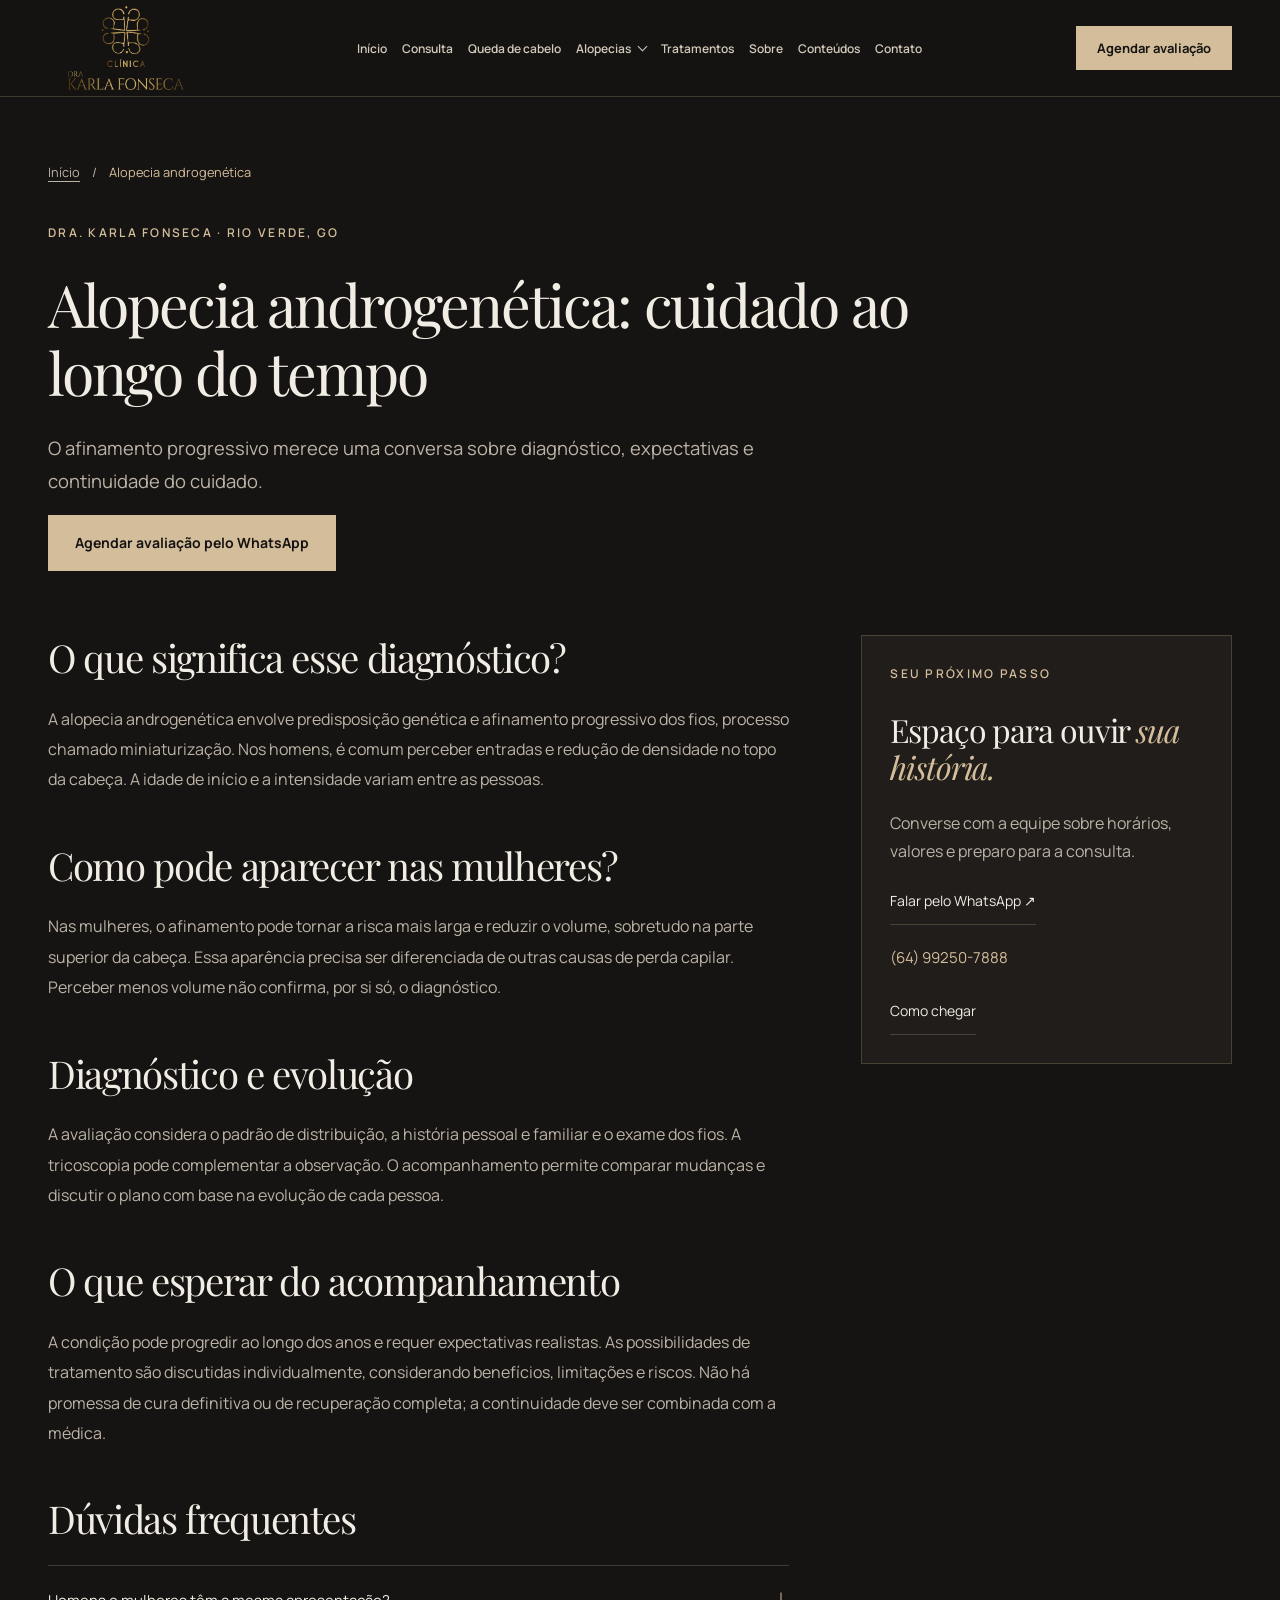
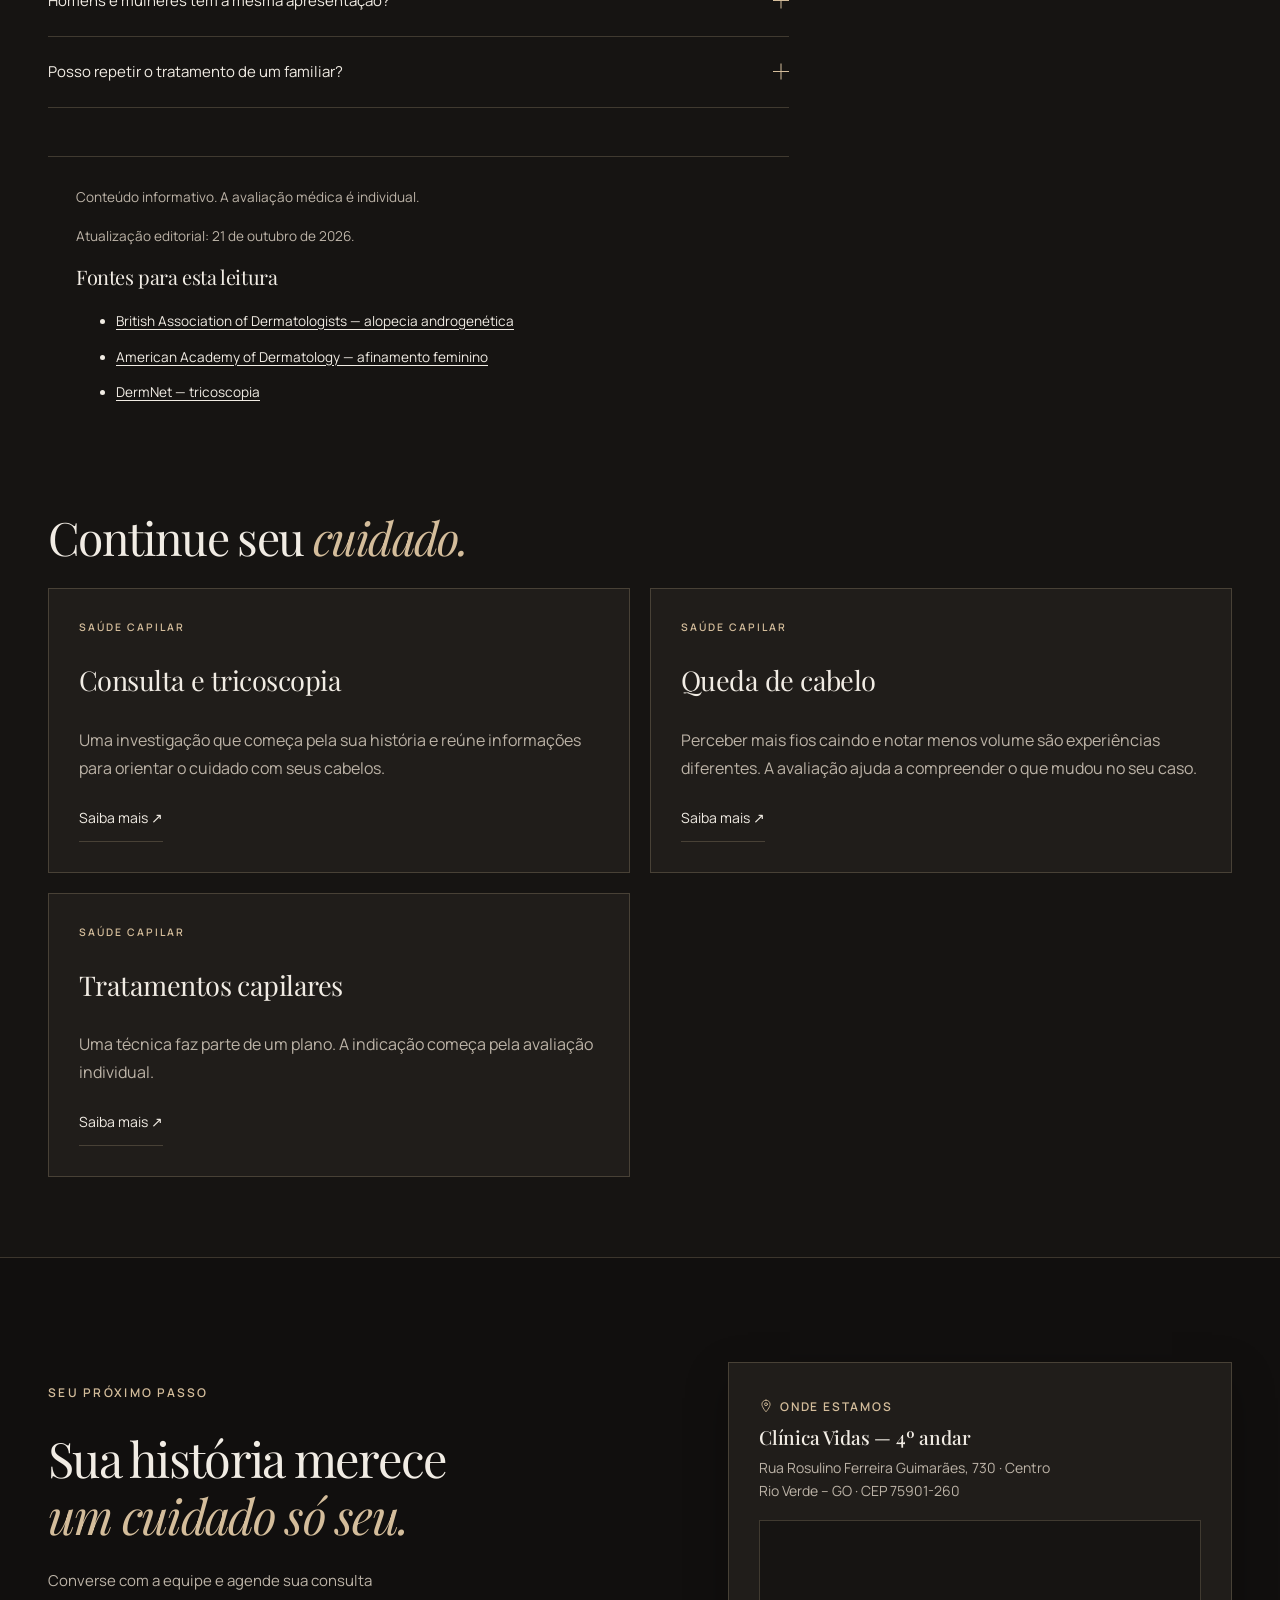
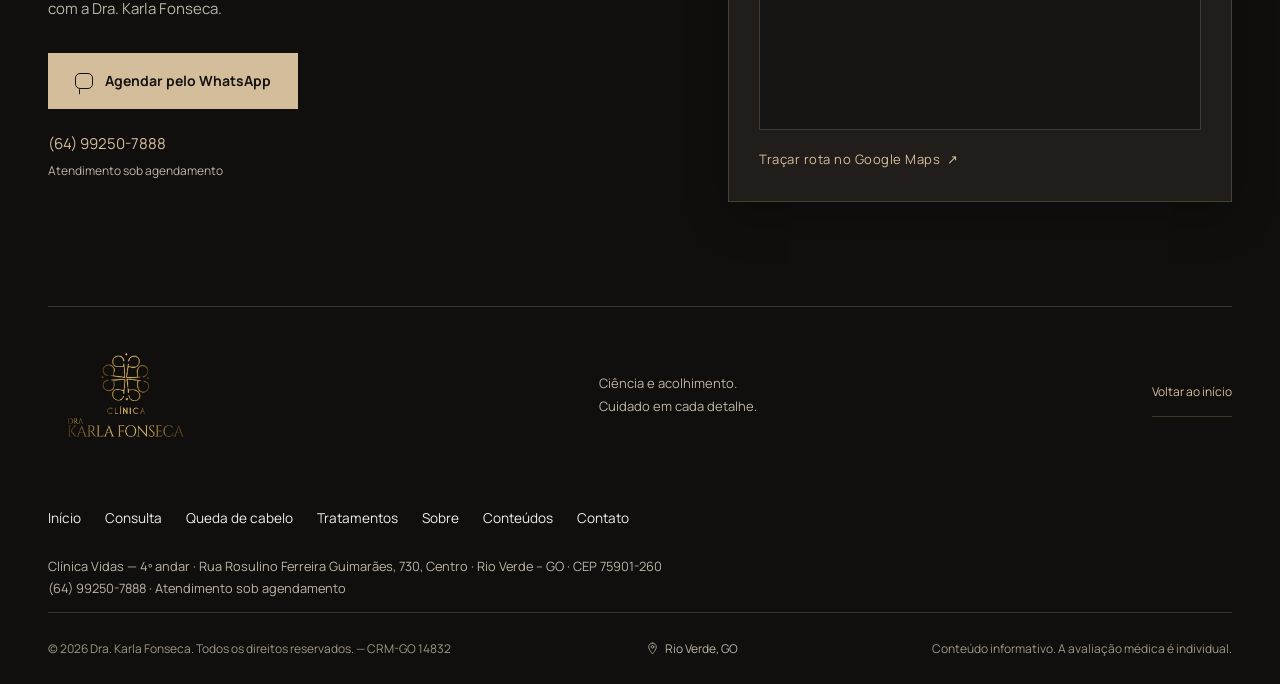
==== alopecia-androgenetica/index.html @ c5cf601f "feat: implementacao para seo" ====
<!doctype html><html lang="pt-BR"><head><meta charset="UTF-8"><meta name="viewport" content="width=device-width, initial-scale=1, viewport-fit=cover"><meta name="theme-color" content="#161412"><title>Alopecia androgenética | Dra. Karla Fonseca - Rio Verde</title><meta name="description" content="Entenda o afinamento progressivo dos fios, as apresentações em mulheres e homens e o acompanhamento da alopecia androgenética em Rio Verde."><meta name="robots" content="noindex, nofollow"><meta property="og:type" content="website"><meta property="og:locale" content="pt_BR"><meta property="og:title" content="Alopecia androgenética | Dra. Karla Fonseca - Rio Verde"><meta property="og:description" content="Entenda o afinamento progressivo dos fios, as apresentações em mulheres e homens e o acompanhamento da alopecia androgenética em Rio Verde."><link rel="icon" href="/assets/logo-karla-fonseca.png"><link rel="stylesheet" href="/fonts.css"><link rel="stylesheet" href="/styles.css"><script type="application/ld+json">{"@context":"https://schema.org","@type":"MedicalClinic","name":"Clínica Dra. Karla Fonseca","telephone":"+55-64-99250-7888","address":{"@type":"PostalAddress","streetAddress":"Rua Rosulino Ferreira Guimarães, 730, Clínica Vidas, 4º andar, Centro","addressLocality":"Rio Verde","addressRegion":"GO","postalCode":"75901-260","addressCountry":"BR"}}</script><script src="/app.js" defer></script></head><body><a class="skip-link" href="#conteudo">Ir para o conteúdo</a><header class="site-header"><div class="container header-inner"><a class="brand" href="/" aria-label="Dra. Karla Fonseca — início"><span class="brand-logo"><img src="/assets/logo-karla-fonseca.png" alt="Clínica Dra. Karla Fonseca" width="1155" height="1155"></span></a><nav class="desktop-nav" aria-label="Navegação principal"><a href="/">Início</a><a href="/consulta-tricologia-rio-verde/">Consulta</a><a href="/queda-de-cabelo/">Queda de cabelo</a><details class="nav-dropdown"><summary>Alopecias</summary><div><a href="/alopecia-androgenetica/" aria-current="page">Alopecia androgenética</a><a href="/alopecias-cicatriciais/">Alopecias cicatriciais</a></div></details><a href="/tratamentos-capilares/">Tratamentos</a><a href="/sobre/">Sobre</a><a href="/conteudos/">Conteúdos</a><a href="/contato/">Contato</a></nav><a class="button button-small header-cta" href="https://wa.me/5564992507888?text=Ol%C3%A1%2C%20encontrei%20o%20site%20da%20Dra.%20Karla%20Fonseca%20e%20gostaria%20de%20informa%C3%A7%C3%B5es%20para%20agendar%20uma%20avalia%C3%A7%C3%A3o%20capilar." target="_blank" rel="noopener noreferrer">Agendar avaliação</a><button class="menu-button" type="button" aria-label="Abrir menu" aria-expanded="false" aria-controls="mobile-menu"><span></span><span></span></button></div><nav id="mobile-menu" class="mobile-menu" aria-label="Navegação no celular" hidden><a href="/">Início</a><a href="/consulta-tricologia-rio-verde/">Consulta</a><a href="/queda-de-cabelo/">Queda de cabelo</a><a href="/alopecia-androgenetica/" aria-current="page">Alopecia androgenética</a><a href="/alopecias-cicatriciais/">Alopecias cicatriciais</a><a href="/tratamentos-capilares/">Tratamentos</a><a href="/sobre/">Sobre</a><a href="/conteudos/">Conteúdos</a><a href="/contato/">Contato</a></nav></header><main id="conteudo"><section class="page-hero container"><nav class="breadcrumbs" aria-label="Caminho da página"><a href="/">Início</a><span aria-hidden="true">/</span><span aria-current="page">Alopecia androgenética</span></nav><p class="eyebrow">DRA. KARLA FONSECA · RIO VERDE, GO</p><h1>Alopecia androgenética: cuidado ao longo do tempo</h1><p class="page-lead">O afinamento progressivo merece uma conversa sobre diagnóstico, expectativas e continuidade do cuidado.</p><a class="button" href="https://wa.me/5564992507888?text=Ol%C3%A1%2C%20encontrei%20o%20site%20da%20Dra.%20Karla%20Fonseca%20e%20gostaria%20de%20informa%C3%A7%C3%B5es%20para%20agendar%20uma%20avalia%C3%A7%C3%A3o%20capilar." target="_blank" rel="noopener noreferrer">Agendar avaliação pelo WhatsApp</a></section><div class="container article-layout"><article class="clinical-copy"><section><h2>O que significa esse diagnóstico?</h2><p>A alopecia androgenética envolve predisposição genética e afinamento progressivo dos fios, processo chamado miniaturização. Nos homens, é comum perceber entradas e redução de densidade no topo da cabeça. A idade de início e a intensidade variam entre as pessoas.</p></section><section><h2>Como pode aparecer nas mulheres?</h2><p>Nas mulheres, o afinamento pode tornar a risca mais larga e reduzir o volume, sobretudo na parte superior da cabeça. Essa aparência precisa ser diferenciada de outras causas de perda capilar. Perceber menos volume não confirma, por si só, o diagnóstico.</p></section><section><h2>Diagnóstico e evolução</h2><p>A avaliação considera o padrão de distribuição, a história pessoal e familiar e o exame dos fios. A tricoscopia pode complementar a observação. O acompanhamento permite comparar mudanças e discutir o plano com base na evolução de cada pessoa.</p></section><section><h2>O que esperar do acompanhamento</h2><p>A condição pode progredir ao longo dos anos e requer expectativas realistas. As possibilidades de tratamento são discutidas individualmente, considerando benefícios, limitações e riscos. Não há promessa de cura definitiva ou de recuperação completa; a continuidade deve ser combinada com a médica.</p></section><section><h2>Dúvidas frequentes</h2><div class="faq-list"><details><summary>Homens e mulheres têm a mesma apresentação?<span aria-hidden="true"></span></summary><div class="faq-answer"><p>Os padrões podem diferir. A distribuição do afinamento é uma das informações avaliadas durante a consulta.</p></div></details><details><summary>Posso repetir o tratamento de um familiar?<span aria-hidden="true"></span></summary><div class="faq-answer"><p>Não escolha um tratamento apenas pela semelhança. Leve essa informação à consulta para discutir o que se aplica ao seu caso.</p></div></details></div></section><aside class="editorial-note"><p>Conteúdo informativo. A avaliação médica é individual.</p><p>Atualização editorial: <time datetime="2026-10-21">21 de outubro de 2026</time>.</p><h3>Fontes para esta leitura</h3><ul><li><a href="https://www.bad.org.uk/pils/hair-loss-male-pattern-androgenetic-alopecia" target="_blank" rel="noopener noreferrer">British Association of Dermatologists — alopecia androgenética</a></li><li><a href="https://www.aad.org/public/diseases/hair-loss/types/female-pattern" target="_blank" rel="noopener noreferrer">American Academy of Dermatology — afinamento feminino</a></li><li><a href="https://dermnetnz.org/topics/trichoscopy" target="_blank" rel="noopener noreferrer">DermNet — tricoscopia</a></li></ul></aside></article><aside class="care-sidebar"><p class="eyebrow">SEU PRÓXIMO PASSO</p><h2>Espaço para ouvir <em>sua história.</em></h2><p>Converse com a equipe sobre horários, valores e preparo para a consulta.</p><a class="text-link" href="https://wa.me/5564992507888?text=Ol%C3%A1%2C%20encontrei%20o%20site%20da%20Dra.%20Karla%20Fonseca%20e%20gostaria%20de%20informa%C3%A7%C3%B5es%20para%20agendar%20uma%20avalia%C3%A7%C3%A3o%20capilar." target="_blank" rel="noopener noreferrer">Falar pelo WhatsApp ↗</a><a class="contact-phone" href="tel:+5564992507888">(64) 99250-7888</a><a class="text-link" href="/contato/">Como chegar</a></aside></div><section class="related-section container" aria-labelledby="related-title"><h2 id="related-title">Continue seu <em>cuidado.</em></h2><div class="topic-grid"><a class="topic-card" href="/consulta-tricologia-rio-verde/"><span class="eyebrow">SAÚDE CAPILAR</span><h3>Consulta e tricoscopia</h3><p>Uma investigação que começa pela sua história e reúne informações para orientar o cuidado com seus cabelos.</p><span class="text-link">Saiba mais <span aria-hidden="true">↗</span></span></a><a class="topic-card" href="/queda-de-cabelo/"><span class="eyebrow">SAÚDE CAPILAR</span><h3>Queda de cabelo</h3><p>Perceber mais fios caindo e notar menos volume são experiências diferentes. A avaliação ajuda a compreender o que mudou no seu caso.</p><span class="text-link">Saiba mais <span aria-hidden="true">↗</span></span></a><a class="topic-card" href="/tratamentos-capilares/"><span class="eyebrow">SAÚDE CAPILAR</span><h3>Tratamentos capilares</h3><p>Uma técnica faz parte de um plano. A indicação começa pela avaliação individual.</p><span class="text-link">Saiba mais <span aria-hidden="true">↗</span></span></a></div></section><section class="contact-section" id="contato" aria-labelledby="contact-title">
      <div class="container contact-layout">
        <div class="contact-inner">
          <p class="eyebrow">SEU PRÓXIMO PASSO</p>
          <h2 id="contact-title">Sua história merece<br><em>um cuidado só seu.</em></h2>
          <p>Converse com a equipe e agende sua consulta<br class="desktop-break"> com a Dra. Karla Fonseca.</p>
          <a class="button" href="https://wa.me/5564992507888?text=Ol%C3%A1%2C%20encontrei%20o%20site%20da%20Dra.%20Karla%20Fonseca%20e%20gostaria%20de%20informa%C3%A7%C3%B5es%20para%20agendar%20uma%20avalia%C3%A7%C3%A3o%20capilar." target="_blank" rel="noopener noreferrer"><span
              class="chat-icon" aria-hidden="true"></span>Agendar pelo WhatsApp</a>
          <a class="contact-phone" href="tel:+5564992507888">(64) 99250-7888</a>
          <span class="contact-detail">Atendimento sob agendamento</span>
        </div>
        <div class="contact-card">
          <div class="contact-card-header">
            <span class="contact-card-eyebrow">
              <svg aria-hidden="true" xmlns="http://www.w3.org/2000/svg" viewBox="0 0 24 24" fill="none"
                stroke="currentColor" stroke-width="1.5" stroke-linecap="round" stroke-linejoin="round">
                <path d="M12 2C8.13 2 5 5.13 5 9c0 5.25 7 13 7 13s7-7.75 7-13c0-3.87-3.13-7-7-7z" />
                <circle cx="12" cy="9" r="2.5" />
              </svg>
              Onde estamos
            </span>
            <h3 class="contact-card-title">Clínica Vidas &mdash; 4º andar</h3>
            <p class="contact-card-address">
              Rua Rosulino Ferreira Guimarães, 730 &middot; Centro<br>
              Rio Verde &ndash; GO &middot; CEP 75901-260
            </p>
          </div>
          <div class="contact-map-frame">
            <iframe title="Localização da Clínica Dra. Karla Fonseca no Google Maps"
              src="https://maps.google.com/maps?q=Rua+Rosulino+Ferreira+Guimarães+730+Centro+Rio+Verde+GO+75901-260&output=embed&z=16"
              width="100%" height="100%" style="border:0;display:block;" allowfullscreen="" loading="lazy"
              referrerpolicy="no-referrer-when-downgrade">
            </iframe>
          </div>
          <a class="contact-card-link"
            href="https://www.google.com/maps/search/Rua+Rosulino+Ferreira+Guimar%C3%A3es,+730,+Cl%C3%ADnica+Vidas,+Centro,+Rio+Verde,+GO,+75901-260"
            target="_blank" rel="noopener noreferrer">
            <span>Traçar rota no Google Maps</span>
            <span aria-hidden="true">&nearr;</span>
          </a>
        </div>
      </div>
    </section></main><footer class="site-footer">
    <div class="container">
      <div class="footer-main"><a class="brand" href="/#inicio"><span class="brand-logo"><img
              src="/assets/logo-karla-fonseca.png" alt="Clínica Dra. Karla Fonseca" width="1155"
              height="1155"></span></a>
        <p>Ciência e acolhimento.<br>Cuidado em cada detalhe.</p><a href="/#inicio" class="text-link">Voltar ao
          início</a>
      </div>
      <nav class="footer-links" aria-label="Links do rodapé"><a href="/">Início</a><a href="/consulta-tricologia-rio-verde/">Consulta</a><a href="/queda-de-cabelo/">Queda de cabelo</a><a href="/tratamentos-capilares/">Tratamentos</a><a href="/sobre/">Sobre</a><a href="/conteudos/">Conteúdos</a><a href="/contato/">Contato</a></nav><p class="footer-address">Clínica Vidas — 4º andar · Rua Rosulino Ferreira Guimarães, 730, Centro · Rio Verde – GO · CEP 75901-260<br><a href="tel:+5564992507888">(64) 99250-7888</a> · Atendimento sob agendamento</p><div class="footer-bottom">
        <span>© 2026 Dra. Karla Fonseca. Todos os direitos reservados. &mdash; CRM-GO 14832</span>
        <a class="footer-location"
          href="https://www.google.com/maps/search/Rua+Rosulino+Ferreira+Guimar%C3%A3es,+730,+Cl%C3%ADnica+Vidas,+Centro,+Rio+Verde,+GO"
          target="_blank" rel="noopener noreferrer">
          <svg aria-hidden="true" xmlns="http://www.w3.org/2000/svg" viewBox="0 0 24 24" fill="none"
            stroke="currentColor" stroke-width="1.5" stroke-linecap="round" stroke-linejoin="round">
            <path d="M12 2C8.13 2 5 5.13 5 9c0 5.25 7 13 7 13s7-7.75 7-13c0-3.87-3.13-7-7-7z" />
            <circle cx="12" cy="9" r="2.5" />
          </svg>
          Rio Verde, GO
        </a>
        <span>Conteúdo informativo. A avaliação médica é individual.</span>
      </div>
    </div>
  </footer>
  <a class="whatsapp-float" href="https://wa.me/5564992507888?text=Ol%C3%A1%2C%20encontrei%20o%20site%20da%20Dra.%20Karla%20Fonseca%20e%20gostaria%20de%20informa%C3%A7%C3%B5es%20para%20agendar%20uma%20avalia%C3%A7%C3%A3o%20capilar." target="_blank" rel="noopener noreferrer"
    aria-label="Agendar consulta pelo WhatsApp" title="Fale pelo WhatsApp"><svg aria-hidden="true" focusable="false"
      xmlns="http://www.w3.org/2000/svg"
      viewBox="0 0 448 512"><!--! Font Awesome Free 6.7.2 by @fontawesome - https://fontawesome.com License - https://fontawesome.com/license/free (Icons: CC BY 4.0, Fonts: SIL OFL 1.1, Code: MIT License) Copyright 2024 Fonticons, Inc. -->
      <path
        d="M380.9 97.1C339 55.1 283.2 32 223.9 32c-122.4 0-222 99.6-222 222 0 39.1 10.2 77.3 29.6 111L0 480l117.7-30.9c32.4 17.7 68.9 27 106.1 27h.1c122.3 0 224.1-99.6 224.1-222 0-59.3-25.2-115-67.1-157zm-157 341.6c-33.2 0-65.7-8.9-94-25.7l-6.7-4-69.8 18.3L72 359.2l-4.4-7c-18.5-29.4-28.2-63.3-28.2-98.2 0-101.7 82.8-184.5 184.6-184.5 49.3 0 95.6 19.2 130.4 54.1 34.8 34.9 56.2 81.2 56.1 130.5 0 101.8-84.9 184.6-186.6 184.6zm101.2-138.2c-5.5-2.8-32.8-16.2-37.9-18-5.1-1.9-8.8-2.8-12.5 2.8-3.7 5.6-14.3 18-17.6 21.8-3.2 3.7-6.5 4.2-12 1.4-32.6-16.3-54-29.1-75.5-66-5.7-9.8 5.7-9.1 16.3-30.3 1.8-3.7.9-6.9-.5-9.7-1.4-2.8-12.5-30.1-17.1-41.2-4.5-10.8-9.1-9.3-12.5-9.5-3.2-.2-6.9-.2-10.6-.2-3.7 0-9.7 1.4-14.8 6.9-5.1 5.6-19.4 19-19.4 46.3 0 27.3 19.9 53.7 22.6 57.4 2.8 3.7 39.1 59.7 94.8 83.8 35.2 15.2 49 16.5 66.6 13.9 10.7-1.6 32.8-13.4 37.4-26.4 4.6-13 4.6-24.1 3.2-26.4-1.3-2.5-5-3.9-10.5-6.6z" />
    </svg></a>
</body></html>
---- fonts.css ----
@font-face {
  font-family: 'Manrope';
  font-style: normal;
  font-weight: 400;
  font-display: swap;
  src: url(assets/fonts/font-0.ttf) format('truetype');
}
@font-face {
  font-family: 'Manrope';
  font-style: normal;
  font-weight: 500;
  font-display: swap;
  src: url(assets/fonts/font-1.ttf) format('truetype');
}
@font-face {
  font-family: 'Manrope';
  font-style: normal;
  font-weight: 600;
  font-display: swap;
  src: url(assets/fonts/font-2.ttf) format('truetype');
}
@font-face {
  font-family: 'Manrope';
  font-style: normal;
  font-weight: 700;
  font-display: swap;
  src: url(assets/fonts/font-3.ttf) format('truetype');
}
@font-face {
  font-family: 'Playfair Display';
  font-style: italic;
  font-weight: 400;
  font-display: swap;
  src: url(assets/fonts/font-4.ttf) format('truetype');
}
@font-face {
  font-family: 'Playfair Display';
  font-style: italic;
  font-weight: 500;
  font-display: swap;
  src: url(assets/fonts/font-5.ttf) format('truetype');
}
@font-face {
  font-family: 'Playfair Display';
  font-style: normal;
  font-weight: 400;
  font-display: swap;
  src: url(assets/fonts/font-6.ttf) format('truetype');
}
@font-face {
  font-family: 'Playfair Display';
  font-style: normal;
  font-weight: 500;
  font-display: swap;
  src: url(assets/fonts/font-7.ttf) format('truetype');
}
@font-face {
  font-family: 'Playfair Display';
  font-style: normal;
  font-weight: 600;
  font-display: swap;
  src: url(assets/fonts/font-8.ttf) format('truetype');
}
---- styles.css ----
:root {
    --ink: #161412;
    --ink-deep: #110f0e;
    --panel: #201d1a;
    --gold: #d4bd9b;
    --gold-light: #e8d6ba;
    --ivory: #f1ece4;
    --muted: #bcb3a7;
    --line: rgba(212, 189, 155, .22);
    --green: #637967;
    --serif: 'Playfair Display', Georgia, serif;
    --sans: 'Manrope', Arial, sans-serif
}

* {
    box-sizing: border-box
}

html {
    scroll-behavior: smooth;
    scroll-padding-top: 100px
}

body {
    margin: 0;
    background: var(--ink);
    color: var(--ivory);
    font-family: var(--sans);
    font-size: 1rem;
    line-height: 1.75;
    -webkit-font-smoothing: antialiased
}

button,
a {
    -webkit-tap-highlight-color: transparent
}

a {
    color: inherit;
    text-decoration: none
}

button {
    font: inherit
}

img {
    display: block;
    max-width: 100%;
    height: auto
}

h1,
h2,
h3,
p {
    margin-top: 0
}

h1,
h2,
h3 {
    font-weight: 400
}

h1,
h2 {
    font-family: var(--serif);
    line-height: 1.16;
    letter-spacing: -.035em
}

h1 {
    font-size: clamp(3.25rem, 5.15vw, 5.15rem);
    margin-bottom: 1.6rem
}

h2 {
    font-size: clamp(2.25rem, 3.6vw, 3.65rem);
    margin-bottom: 1.5rem
}

h3 {
    font-family: var(--serif);
    font-size: 1.8rem;
    line-height: 1.3;
    letter-spacing: -.02em
}

em {
    font-weight: 400;
    color: var(--gold)
}

p {
    color: var(--muted)
}

::selection {
    background: var(--gold);
    color: var(--ink)
}

a:focus-visible,
button:focus-visible,
summary:focus-visible {
    outline: 2px solid var(--gold);
    outline-offset: 6px
}

.container {
    width: min(1240px, calc(100% - 96px));
    margin-inline: auto
}

.section {
    padding: 108px 0
}

.eyebrow {
    font-size: .75rem;
    font-weight: 600;
    letter-spacing: .19em;
    line-height: 1.7;
    color: var(--gold);
    margin-bottom: 1.65rem
}

.button {
    display: inline-flex;
    justify-content: center;
    align-items: center;
    gap: 12px;
    min-height: 56px;
    padding: 16px 26px;
    background: var(--gold);
    border: 1px solid var(--gold);
    color: var(--ink);
    font-size: .875rem;
    font-weight: 700;
    line-height: 1.4;
    text-align: center;
    transition: background .2s, color .2s, transform .2s
}

.button:hover {
    background: var(--gold-light);
    border-color: var(--gold-light);
    transform: translateY(-2px)
}

.button-small {
    min-height: 44px;
    padding: 12px 20px;
    font-size: .8125rem
}

.button-outline {
    background: transparent;
    color: var(--gold)
}

.button-outline:hover {
    color: var(--ink)
}

.text-link {
    font-size: .875rem;
    display: inline-block;
    padding: 8px 0;
    border-bottom: 1px solid var(--line);
    transition: border-color .2s
}

.text-link:hover {
    border-color: var(--gold)
}

.chat-icon {
    width: 18px;
    height: 16px;
    display: inline-block;
    border: 1.5px solid currentColor;
    border-radius: 5px;
    position: relative;
    flex-shrink: 0
}

.chat-icon:after {
    content: '';
    position: absolute;
    bottom: -4px;
    left: 3px;
    width: 5px;
    height: 5px;
    border-left: 1.5px solid currentColor;
    transform: skewY(-40deg)
}

.skip-link {
    position: fixed;
    z-index: 100;
    top: 0;
    left: 1rem;
    padding: .75rem 1rem;
    background: var(--gold);
    color: var(--ink);
    transform: translateY(-120%)
}

.skip-link:focus {
    transform: translateY(0)
}

.site-header {
    position: sticky;
    top: 0;
    z-index: 40;
    background: rgba(22, 20, 18, .96);
    border-bottom: 1px solid var(--line);
    backdrop-filter: blur(15px)
}

.header-inner {
    display: flex;
    align-items: center;
    justify-content: space-between;
    gap: 24px;
    min-height: 96px
}

.brand {
    display: inline-flex;
    align-items: center;
    gap: 14px;
    flex-shrink: 0
}

.monogram {
    font-family: var(--serif);
    font-size: 2.1rem;
    line-height: 1;
    letter-spacing: -.16em;
    color: var(--gold);
    padding-right: 6px;
    border-right: 1px solid var(--line);
    width: 53px
}

.monogram span {
    position: relative;
    font-size: 1.65rem;
    left: -3px;
    top: 5px
}

.brand-name {
    font-family: var(--serif);
    font-size: 1.18rem;
    line-height: 1.4;
    white-space: nowrap
}

.brand-name small {
    display: block;
    font-family: var(--sans);
    font-size: .75rem;
    letter-spacing: .16em;
    color: var(--gold);
    margin-top: 5px
}

.desktop-nav {
    display: flex;
    gap: 26px;
    font-size: .8125rem
}

.desktop-nav a {
    padding: 10px 0;
    color: #d2c9bc;
    transition: color .2s
}

.desktop-nav a:hover {
    color: var(--gold)
}

.menu-button {
    display: none
}

.mobile-menu[hidden] {
    display: none
}

.hero {
    padding-top: 56px;
    background: var(--ink-deep)
}

.hero-grid {
    display: grid;
    grid-template-columns: 1.04fr 1fr;
    align-items: center;
    gap: 64px
}

.hero-copy {
    padding: 20px 0 36px
}

.hero-copy .eyebrow {
    display: flex;
    align-items: center;
    gap: 12px
}

.hero-location {
    display: block;
    margin-top: 5px;
    font-size: .85em;
    font-weight: 400;
    letter-spacing: .1em;
    color: var(--muted)
}

.tiny-line {
    display: block;
    width: 30px;
    height: 1px;
    background: var(--gold)
}

.hero-description {
    max-width: 420px;
    line-height: 1.85;
    font-size: 1rem;
    margin-bottom: 30px
}

.hero-actions {
    display: flex;
    align-items: flex-start;
    flex-direction: column;
    gap: 13px
}

.hero-actions .text-link {
    font-size: .8125rem
}

.hero-signature {
    display: flex;
    align-items: center;
    gap: 16px;
    margin-top: 36px
}

.signature-rule {
    height: 36px;
    width: 1px;
    background: var(--gold)
}

.hero-signature p {
    margin: 0;
    line-height: 1.6
}

.hero-signature strong {
    font-size: .875rem;
    color: var(--ivory);
    font-weight: 500;
    display: block
}

.hero-signature p>span {
    font-size: .75rem
}

.hero-visual {
    position: relative;
    padding: 0 24px 20px 0;
    min-width: 0
}

.portrait-frame {
    position: relative;
    aspect-ratio: .8;
    max-height: 666px;
    overflow: hidden;
    background: #655d52
}

.portrait-frame img {
    width: 100%;
    height: 100%;
    object-fit: cover;
    object-position: 50% 20%
}

.portrait-frame:after {
    content: '';
    position: absolute;
    inset: 0;
    background: linear-gradient(180deg, transparent 54%, rgba(17, 15, 14, .79))
}

.hero-visual:before {
    content: '';
    position: absolute;
    inset: 22px 3px 0 22px;
    border: 1px solid var(--line)
}

.portrait-caption {
    position: absolute;
    z-index: 1;
    left: 32px;
    bottom: 22px
}

.portrait-caption>span {
    font-size: .75rem;
    letter-spacing: .15em;
    color: var(--gold-light)
}

.portrait-caption p {
    font-family: var(--serif);
    font-size: 1.7rem;
    line-height: 1.25;
    margin: 9px 0 0;
    color: var(--ivory)
}

.portrait-caption em {
    color: var(--ivory)
}

.portrait-side {
    position: absolute;
    writing-mode: vertical-rl;
    right: -15px;
    top: 0;
    font-size: .75rem;
    letter-spacing: .18em;
    color: var(--gold);
    height: 100%;
    text-align: center
}

.portrait-number {
    position: absolute;
    right: 45px;
    bottom: 38px;
    z-index: 2;
    font-family: var(--serif);
    font-size: 3rem;
    color: rgba(232, 214, 186, .6);
    letter-spacing: -.1em
}

.hero-footer {
    display: flex;
    justify-content: space-between;
    align-items: center;
    border-top: 1px solid var(--line);
    margin-top: 52px;
    min-height: 75px;
    font-size: .75rem;
    color: #aaa193
}

.hero-footer a {
    display: flex;
    gap: 20px;
    align-items: center;
    color: var(--gold)
}

.hero-footer a span {
    font-size: 1.5rem
}

.section-top {
    display: flex;
    justify-content: space-between;
    align-items: baseline;
    border-bottom: 1px solid var(--line);
    margin-bottom: 40px
}

.section-top .eyebrow {
    margin-bottom: 18px
}

.section-aside {
    font-family: var(--serif);
    font-style: italic;
    color: var(--muted)
}

.section-intro {
    display: grid;
    grid-template-columns: 1.45fr 1fr;
    gap: 80px;
    align-items: end;
    margin-bottom: 45px
}

.section-intro h2 {
    margin-bottom: 0
}

.section-intro p {
    font-size: .9375rem;
    margin-bottom: 4px
}

.concern-grid {
    display: grid;
    grid-template-columns: repeat(3, minmax(0, 1fr));
    border: 1px solid var(--line)
}

.concern-card {
    padding: 34px 32px;
    display: flex;
    flex-direction: column;
    align-items: flex-start
}

.concern-card+.concern-card {
    border-left: 1px solid var(--line)
}

.card-index {
    font-size: .75rem;
    color: var(--gold);
    margin-bottom: 30px
}

.concern-card h3 {
    min-height: 2.6em;
    margin-bottom: 20px
}

.concern-card p {
    font-size: .875rem;
    line-height: 1.85;
    margin-bottom: 32px
}

.card-label {
    font-size: .75rem;
    letter-spacing: .12em;
    color: var(--gold);
    margin-top: auto
}

.care-note {
    display: flex;
    align-items: center;
    gap: 14px;
    margin-top: 24px
}

.care-note p {
    font-size: .8125rem;
    margin: 0
}

.small-cross {
    font-size: 1.5rem;
    color: var(--gold)
}

.about-section {
    background: var(--ivory);
    color: var(--ink);
    padding-block: 100px
}

.about-grid {
    display: flex;
    flex-direction: column;
    gap: 48px;
    align-items: center
}

.about-copy {
    width: 100%;
    max-width: 800px
}

.about-copy .about-statement {
    font-family: var(--serif);
    font-size: 1.5rem;
    line-height: 1.6;
    margin: 28px 0 0;
    padding-left: 24px;
    border-left: 1px solid #b09a7c
}

.about-photo {
    position: relative;
    width: 100%;
    max-width: 620px
}

.about-photo img {
    aspect-ratio: .84;
    object-fit: cover;
    object-position: center 30%;
    width: 100%
}

.experience {
    position: absolute;
    right: -35px;
    bottom: 32px;
    background: var(--green);
    padding: 22px 26px;
    display: flex;
    align-items: center;
    gap: 18px;
    color: #fff
}

.experience strong {
    font-family: var(--serif);
    font-size: 3.25rem;
    font-weight: 400;
    line-height: 1
}

.experience span {
    font-size: .75rem;
    letter-spacing: .12em;
    line-height: 1.8
}

.about-copy .eyebrow {
    color: #78664d
}

.about-copy h2 {
    font-size: clamp(2.7rem, 4vw, 4.3rem);
    margin-bottom: 12px
}

.about-copy h2 em {
    color: #8b7251
}

.about-copy p {
    color: #5f574e;
    font-size: 1rem
}

.about-copy p strong {
    color: var(--ink);
    font-weight: 700
}

.about-copy .about-role {
    font-size: .75rem;
    text-transform: uppercase;
    letter-spacing: .13em;
    color: #78664d;
    margin-bottom: 26px
}

.about-copy blockquote {
    font-family: var(--serif);
    font-size: 1.5rem;
    font-style: italic;
    line-height: 1.5;
    margin: 30px 0;
    padding-left: 24px;
    border-left: 1px solid #b09a7c
}

.about-values {
    display: flex;
    gap: 28px;
    color: #625343;
    font-size: .75rem;
    letter-spacing: .06em;
    border-top: 1px solid #d8d0c4;
    padding-top: 20px
}

.journey-section {
    background: var(--ink)
}

.journey-section .section-intro {
    grid-template-columns: 1.6fr 1fr;
    gap: 64px
}

.journey-section h2 {
    font-size: clamp(2.2rem, 3vw, 3.1rem)
}

.journey-grid {
    display: grid;
    grid-template-columns: repeat(2, minmax(0, 1fr));
    gap: 48px;
    padding-top: 10px
}

.journey-grid article {
    position: relative;
    border-top: 1px solid var(--line);
    padding-top: 25px
}

.step-number {
    font-family: var(--serif);
    font-size: 3.3rem;
    line-height: 1;
    color: var(--gold);
    display: block;
    margin-bottom: 28px
}

.journey-grid h3 {
    font-size: 1.6rem;
    margin-bottom: 15px
}

.journey-grid p {
    font-size: .875rem;
    line-height: 1.9
}

.journey-grid p+p {
    margin-top: 12px
}

.step-tag {
    font-size: .75rem;
    letter-spacing: .17em;
    color: var(--gold);
    display: block;
    margin-top: 25px
}

.journey-bottom {
    margin-top: 50px;
    padding-top: 30px;
    border-top: 1px solid var(--line);
    display: flex;
    align-items: center;
    justify-content: space-between;
    gap: 24px
}

.journey-bottom p {
    font-family: var(--serif);
    font-size: 1.5rem;
    color: var(--ivory);
    margin: 0
}

.preparation-section {
    background: #29372e
}

.prepare-grid {
    display: grid;
    grid-template-columns: 1.05fr 1fr;
    gap: 100px
}

.preparation-section h2 {
    font-size: clamp(2.1rem, 3vw, 3.1rem)
}

.preparation-section p {
    color: #d0d7cd
}

.preparation-section .eyebrow {
    color: var(--gold)
}

.preparation-section .prepare-grid>div>p:last-child {
    max-width: 430px;
    font-size: .9375rem
}

.prepare-list>div {
    display: flex;
    gap: 23px;
    padding: 23px 0;
    border-bottom: 1px solid rgba(212, 189, 155, .22)
}

.prepare-list>div:first-child {
    padding-top: 0
}

.prepare-list>div>span {
    color: var(--gold);
    font-size: .75rem;
    padding-top: 4px
}

.prepare-list p {
    font-size: .875rem;
    line-height: 1.85;
    margin: 0
}

.prepare-list strong {
    display: block;
    color: var(--ivory);
    font-size: 1rem;
    font-weight: 500;
    margin-bottom: 6px
}

.faq-grid {
    display: grid;
    grid-template-columns: .85fr 1.25fr;
    gap: 90px
}

.faq-intro p:not(.eyebrow) {
    font-size: .9375rem;
    max-width: 300px
}

.faq-intro .text-link {
    color: var(--gold);
    margin-top: 12px
}

.faq-list {
    border-top: 1px solid var(--line)
}

.faq-list details {
    border-bottom: 1px solid var(--line)
}

.faq-list summary {
    display: flex;
    justify-content: space-between;
    align-items: center;
    gap: 25px;
    padding: 23px 0;
    cursor: pointer;
    list-style: none;
    font-size: .9375rem;
    line-height: 1.6
}

.faq-list summary::-webkit-details-marker {
    display: none
}

.faq-list summary>span {
    flex: 0 0 16px;
    height: 16px;
    position: relative
}

.faq-list summary>span:before,
.faq-list summary>span:after {
    content: '';
    position: absolute;
    top: 7px;
    width: 16px;
    height: 1px;
    background: var(--gold)
}

.faq-list summary>span:after {
    transform: rotate(90deg);
    transition: transform .2s
}

.faq-list details[open] summary {
    color: var(--gold)
}

.faq-list details[open] summary>span:after {
    transform: rotate(0)
}

.faq-answer p {
    font-size: .875rem;
    margin-bottom: 24px;
    padding-right: 25px;
    line-height: 1.9
}

.reviews-section {
    background: var(--panel);
    border-top: 1px solid var(--line)
}

.reviews-intro {
    max-width: 800px;
    margin-inline: auto;
    text-align: center
}

.reviews-intro p {
    max-width: 580px;
    margin: 0 auto 30px
}

.reviews-intro .button {
    max-width: 100%;
    white-space: normal;
    text-align: center
}

.reviews-source {
    display: block;
    margin-top: 12px;
    font-size: .8125rem;
    color: var(--muted)
}

.contact-section {
    background: var(--ink-deep);
    border-top: 1px solid var(--line);
    padding: 104px 0;
}

.contact-layout {
    display: grid;
    grid-template-columns: 1.1fr 0.9fr;
    gap: 64px;
    align-items: center;
}

.contact-inner {
    display: flex;
    flex-direction: column;
    align-items: flex-start;
    text-align: left;
}

.contact-inner h2 {
    font-size: clamp(2.4rem, 3.8vw, 4rem);
    margin-bottom: 24px;
}

.contact-inner>p:not(.eyebrow) {
    font-size: .9375rem;
    margin-bottom: 30px;
    line-height: 1.85;
}

.contact-phone {
    display: block;
    margin: 22px 0 3px;
    color: var(--gold);
    font-size: .9375rem;
}

.contact-detail {
    font-size: .75rem;
    color: var(--muted);
}

.contact-card {
    background: var(--panel);
    border: 1px solid var(--line);
    padding: 30px;
    display: flex;
    flex-direction: column;
    gap: 18px;
    box-shadow: 0 16px 40px rgba(0, 0, 0, .25);
    transition: border-color .25s ease;
}

.contact-card:hover {
    border-color: rgba(212, 189, 155, .4);
}

.contact-card-eyebrow {
    display: inline-flex;
    align-items: center;
    gap: 7px;
    font-size: .75rem;
    font-weight: 600;
    letter-spacing: .15em;
    text-transform: uppercase;
    color: var(--gold);
    margin-bottom: 8px;
}

.contact-card-eyebrow svg {
    width: 14px;
    height: 14px;
    flex-shrink: 0;
}

.contact-card-title {
    font-size: 1.2rem;
    font-weight: 500;
    color: var(--ivory);
    margin: 0 0 6px;
    letter-spacing: -.01em;
}

.contact-card-address {
    font-size: .875rem;
    color: var(--muted);
    line-height: 1.65;
    margin: 0;
}

.contact-map-frame {
    position: relative;
    width: 100%;
    height: 210px;
    border: 1px solid var(--line);
    overflow: hidden;
    background: var(--ink);
}

.contact-map-frame iframe {
    position: absolute;
    inset: 0;
    width: 100%;
    height: 100%;
    filter: grayscale(20%) contrast(1.05);
    transition: filter .3s ease;
}

.contact-card:hover .contact-map-frame iframe {
    filter: grayscale(0%) contrast(1);
}

.contact-card-link {
    display: inline-flex;
    align-items: center;
    gap: 6px;
    font-size: .8125rem;
    color: var(--gold);
    text-decoration: none;
    letter-spacing: .04em;
    transition: opacity .2s ease, transform .2s ease;
    align-self: flex-start;
}

.contact-card-link:hover {
    opacity: .85;
    transform: translateX(2px);
}

.site-footer {
    background: var(--ink-deep)
}

.footer-main {
    border-top: 1px solid var(--line);
    padding: 40px 0;
    display: flex;
    justify-content: space-between;
    align-items: center;
    gap: 40px
}

.footer-main>p {
    font-size: .8125rem;
    margin: 0
}

.footer-main>.text-link {
    font-size: .75rem;
    color: var(--gold)
}

.footer-bottom {
    padding: 25px 0;
    border-top: 1px solid var(--line);
    display: flex;
    justify-content: space-between;
    gap: 24px;
    font-size: .75rem;
    color: #9f9587
}

.whatsapp-float {
    display: none
}

@media(min-width:1440px) {
    .hero-grid {
        gap: 100px
    }

    .hero-visual {
        max-width: 540px
    }

    .hero-copy {
        padding-bottom: 40px
    }
}

@media(max-width:1100px) {
    .container {
        width: calc(100% - 64px)
    }

    .desktop-nav {
        gap: 18px
    }

    .desktop-nav a {
        font-size: .75rem
    }

    .header-cta {
        display: none
    }

    .hero-grid {
        gap: 36px
    }

    h1 {
        font-size: clamp(3rem, 5.25vw, 4rem)
    }

    .hero-visual {
        padding-right: 12px
    }

    .portrait-side {
        right: -12px
    }

    .about-grid {
        gap: 48px
    }

    .section-intro {
        gap: 48px
    }

    .concern-card {
        padding: 28px 24px
    }

    .prepare-grid,
    .faq-grid {
        gap: 55px
    }
}

@media(max-width:767px) {
    html {
        scroll-padding-top: 90px
    }

    .container {
        width: calc(100% - 40px)
    }

    .section {
        padding: 64px 0
    }

    .header-inner {
        min-height: 78px;
        gap: 16px
    }

    .brand {
        gap: 11px
    }

    .brand-name {
        font-size: 1.05rem
    }

    .brand-name small {
        font-size: .75rem;
        letter-spacing: .11em
    }

    .monogram {
        font-size: 1.9rem;
        width: 44px
    }

    .monogram span {
        font-size: 1.5rem
    }

    .desktop-nav {
        display: none
    }

    .menu-button {
        display: flex;
        flex-direction: column;
        justify-content: center;
        align-items: center;
        gap: 6px;
        width: 44px;
        height: 44px;
        flex-shrink: 0;
        background: transparent;
        border: 1px solid var(--line);
        color: var(--gold)
    }

    .menu-button span {
        display: block;
        width: 18px;
        height: 1px;
        background: currentColor;
        transition: transform .2s
    }

    .menu-button[aria-expanded=true] span:first-child {
        transform: translateY(3.5px) rotate(45deg)
    }

    .menu-button[aria-expanded=true] span:last-child {
        transform: translateY(-3.5px) rotate(-45deg)
    }

    .mobile-menu {
        position: absolute;
        top: 100%;
        left: 0;
        right: 0;
        background: var(--ink);
        padding: 14px 20px 24px;
        border-bottom: 1px solid var(--line);
        box-shadow: 0 18px 24px #0005;
        max-height: calc(100dvh - 160px);
        overflow: auto
    }

    .mobile-menu a {
        display: block;
        padding: 13px 4px;
        border-bottom: 1px solid var(--line);
        font-size: 1rem
    }

    .hero {
        padding-top: 38px
    }

    .hero-grid {
        grid-template-columns: 1fr;
        gap: 28px
    }

    .hero-copy {
        padding: 0
    }

    .eyebrow {
        font-size: .75rem;
        letter-spacing: .14em;
        margin-bottom: 22px
    }

    .hero-copy .eyebrow {
        gap: 10px
    }

    h1 {
        font-size: clamp(2.7rem, 10.8vw, 4.5rem);
        line-height: 1.12;
        margin-bottom: 23px;
        letter-spacing: -.035em
    }

    .hero-description {
        font-size: .9375rem;
        line-height: 1.85;
        max-width: 440px;
        margin-bottom: 25px
    }

    .hero-actions {
        gap: 7px
    }

    .hero-actions .button {
        width: 100%;
        max-width: 440px
    }

    .hero-actions .text-link {
        margin: 0 auto;
        padding: 10px 0;
        font-size: .8125rem
    }

    .hero-signature {
        display: none
    }

    .hero-visual {
        padding: 0 12px 12px 0;
        max-width: 480px;
        width: 100%;
        margin-inline: auto
    }

    .portrait-frame {
        aspect-ratio: 1.04;
        max-height: none
    }

    .portrait-frame img {
        object-position: center 12%
    }

    .portrait-side {
        display: none
    }

    .hero-visual:before {
        inset: 12px 0 0 12px
    }

    .portrait-caption {
        left: 22px;
        bottom: 18px
    }

    .portrait-caption p {
        font-size: 1.45rem
    }

    .portrait-caption>span {
        font-size: .75rem
    }

    .portrait-number {
        right: 30px;
        bottom: 24px;
        font-size: 2.5rem
    }

    .hero-footer {
        margin-top: 27px;
        min-height: 60px;
        justify-content: center
    }

    .hero-footer>span {
        display: none
    }

    .hero-footer a {
        font-size: .75rem;
        gap: 15px
    }

    .hero-footer a span {
        font-size: 1.2rem
    }

    .section-top {
        margin-bottom: 29px
    }

    .section-aside {
        display: none
    }

    .section-top .eyebrow {
        margin-bottom: 16px
    }

    .section-intro {
        grid-template-columns: 1fr;
        gap: 20px;
        margin-bottom: 30px
    }

    h2 {
        font-size: clamp(2.2rem, 8.1vw, 3.4rem);
        line-height: 1.2
    }

    .section-intro p {
        font-size: .9375rem;
        margin: 0
    }

    .concern-grid {
        grid-template-columns: 1fr
    }

    .concern-card {
        padding: 26px
    }

    .concern-card+.concern-card {
        border-left: 0;
        border-top: 1px solid var(--line)
    }

    .card-index {
        margin-bottom: 12px
    }

    .concern-card h3 {
        font-size: 1.65rem;
        min-height: 0;
        margin-bottom: 12px
    }

    .concern-card h3 br {
        display: none
    }

    .concern-card p {
        font-size: .9375rem;
        margin-bottom: 20px
    }

    .card-label {
        font-size: .75rem
    }

    .care-note {
        align-items: flex-start;
        gap: 12px;
        margin-top: 19px
    }

    .care-note p {
        font-size: .8125rem
    }

    .care-note .small-cross {
        line-height: 1.1
    }

    .about-grid {
        gap: 32px
    }

    .about-photo {
        max-width: 500px;
        margin-right: 0
    }

    .about-photo img {
        aspect-ratio: 1.06;
        object-position: center 24%
    }

    .experience {
        right: -16px;
        bottom: 22px;
        padding: 16px 20px
    }

    .experience strong {
        font-size: 2.7rem
    }

    .experience span {
        font-size: .75rem
    }

    .about-copy h2 {
        font-size: 3.1rem
    }

    .about-copy h2 br {
        display: none
    }

    .about-copy p {
        font-size: 1rem
    }

    .about-copy .about-statement {
        font-size: 1.35rem;
        padding-left: 18px
    }

    .about-copy blockquote {
        font-size: 1.4rem;
        margin: 25px 0
    }

    .about-values {
        justify-content: space-between;
        gap: 10px
    }

    .journey-section .section-intro {
        grid-template-columns: 1fr;
        gap: 20px
    }

    .journey-section h2 {
        font-size: clamp(2.1rem, 7.8vw, 3.2rem)
    }

    .journey-grid {
        grid-template-columns: 1fr;
        gap: 26px;
        padding-top: 0
    }

    .journey-grid article {
        display: grid;
        grid-template-columns: 45px 1fr;
        column-gap: 20px;
        padding-top: 25px
    }

    .step-number {
        grid-column: 1;
        grid-row: 1/4;
        font-size: 2.3rem;
        margin: 0;
        line-height: 1.2
    }

    .journey-grid h3 {
        grid-column: 2;
        font-size: 1.55rem;
        margin-bottom: 12px
    }

    .journey-grid p {
        grid-column: 2;
        font-size: .9375rem;
        margin: 0
    }

    .step-tag {
        grid-column: 2;
        margin-top: 16px
    }

    .journey-bottom {
        margin-top: 30px;
        display: block;
        padding-top: 26px
    }

    .journey-bottom p {
        font-size: 1.4rem;
        margin-bottom: 21px
    }

    .journey-bottom .button {
        width: 100%
    }

    .prepare-grid {
        grid-template-columns: 1fr;
        gap: 28px
    }

    .preparation-section h2 {
        font-size: clamp(2.15rem, 7.8vw, 3.2rem)
    }

    .preparation-section .prepare-grid>div>p:last-child {
        margin-bottom: 0
    }

    .prepare-list>div {
        padding: 20px 0;
        gap: 17px
    }

    .prepare-list p {
        font-size: .9375rem
    }

    .faq-grid {
        grid-template-columns: 1fr;
        gap: 32px
    }

    .faq-intro .text-link {
        margin-top: 0
    }

    .faq-intro h2 {
        margin-bottom: 18px
    }

    .faq-intro p:not(.eyebrow) {
        max-width: none
    }

    .faq-list summary {
        font-size: .9375rem;
        padding: 22px 0;
        gap: 16px
    }

    .faq-answer p {
        padding-right: 15px;
        font-size: .9375rem
    }

    .contact-section {
        padding: 64px 0
    }

    .contact-layout {
        grid-template-columns: 1fr;
        gap: 36px
    }

    .contact-inner {
        padding: 0;
        text-align: left;
        align-items: flex-start
    }

    .contact-inner h2 {
        font-size: clamp(2.45rem, 9.1vw, 3.8rem)
    }

    .contact-inner .button {
        width: 100%;
        max-width: 420px
    }

    .contact-inner>p:not(.eyebrow) {
        font-size: .9375rem
    }

    .contact-card {
        padding: 22px 20px
    }

    .contact-map-frame {
        height: 180px
    }

    .footer-main {
        padding: 32px 0;
        display: grid;
        grid-template-columns: 1fr;
        gap: 24px
    }

    .footer-main>p {
        display: none
    }

    .footer-main>.text-link {
        width: fit-content
    }

    .footer-bottom {
        flex-direction: column;
        gap: 10px;
        font-size: .75rem;
        padding: 22px 0 30px
    }

    .whatsapp-float {
        position: fixed;
        z-index: 35;
        right: calc(20px + env(safe-area-inset-right));
        bottom: calc(20px + env(safe-area-inset-bottom));
        display: flex;
        align-items: center;
        justify-content: center;
        width: 56px;
        height: 56px;
        border-radius: 50%;
        background: #25d366;
        color: #fff;
        box-shadow: 0 4px 18px #0005;
        transition: background .2s, transform .2s
    }

    .whatsapp-float:hover {
        background: #1daf57;
        transform: translateY(-2px)
    }

    .whatsapp-float svg {
        display: block;
        width: 30px;
        height: 30px;
        fill: currentColor
    }

    .footer-bottom {
        padding-bottom: calc(96px + env(safe-area-inset-bottom))
    }
}

@media(max-width:359px) {
    .container {
        width: calc(100% - 32px)
    }

    .brand-name {
        font-size: .9375rem
    }

    .brand-name small {
        font-size: .75rem
    }

    .brand {
        gap: 8px
    }

    .monogram {
        width: 37px;
        font-size: 1.7rem
    }

    .monogram span {
        font-size: 1.3rem
    }

    .header-inner {
        gap: 10px
    }

    .hero-copy .eyebrow {
        font-size: .75rem;
        letter-spacing: .09em
    }

    .tiny-line {
        width: 18px
    }

    h1 {
        font-size: 2.65rem
    }

    .button {
        padding-inline: 15px
    }

    .concern-card {
        padding: 23px
    }

    .about-copy h2 {
        font-size: 2.7rem
    }

    .journey-grid article {
        grid-template-columns: 32px 1fr;
        gap: 12px
    }

    .step-number {
        font-size: 1.9rem
    }

    .contact-inner h2 {
        font-size: 2.4rem
    }
}

@media(prefers-reduced-motion:reduce) {
    html {
        scroll-behavior: auto
    }

    *,
    *:before,
    *:after {
        transition: none !important;
        animation: none !important
    }

    .button:hover {
        transform: none
    }
}

.text-link {
    min-height: 44px
}

.brand-name small {
    letter-spacing: .09em
}

@media(max-width:767px) {
    .brand-name small {
        font-size: .75rem;
        letter-spacing: .02em
    }

    .hero-actions .text-link {
        margin-left: 0
    }
}

@media(max-width:359px) {
    .brand-name small {
        font-size: .75rem;
        letter-spacing: 0
    }

    .monogram {
        display: none
    }
}

.results-section {
    background: var(--ink-deep);
    border-top: 1px solid var(--line)
}

.results-intro h2 {
    margin-bottom: 24px
}

.results-intro p {
    max-width: 760px;
    margin-bottom: 36px
}

.results-grid {
    display: grid;
    grid-template-columns: repeat(2, minmax(0, 1fr));
    gap: 28px;
    max-width: 1040px;
    margin-inline: auto
}

.result-photo {
    margin: 0;
    min-width: 0;
    border: 1px solid var(--line);
    background: var(--panel)
}

.result-photo figcaption {
    display: flex;
    align-items: center;
    justify-content: space-between;
    gap: 16px;
    padding: 18px 24px;
    border-bottom: 1px solid var(--line)
}

.result-photo figcaption>span:first-child {
    font-family: var(--serif);
    font-size: 1.6rem;
    color: var(--gold)
}

.result-moment {
    font-size: .75rem;
    letter-spacing: .09em;
    color: var(--muted)
}

.result-image {
    aspect-ratio: 4/5;
    background: var(--panel)
}

.result-image img {
    width: 100%;
    height: 100%;
    object-fit: cover;
    object-position: center top
}

.results-note {
    font-size: .875rem;
    line-height: 1.8;
    margin: 24px auto 0;
    max-width: 1040px;
    color: var(--muted)
}

@media(min-width:768px) and (max-width:900px) {
    .desktop-nav {
        gap: 12px
    }

    .brand {
        gap: 9px
    }
}

@media(max-width:767px) {
    .results-grid {
        gap: 16px
    }

    .result-photo figcaption {
        padding: 15px 18px;
        flex-wrap: wrap;
        gap: 4px 12px
    }

    .result-photo figcaption>span:first-child {
        font-size: 1.5rem
    }

    .result-moment {
        font-size: .75rem;
        letter-spacing: .04em
    }

    .results-intro h2 {
        margin-bottom: 28px
    }
}

@media(max-width:559px) {
    .results-grid {
        grid-template-columns: 1fr;
        gap: 24px
    }

    .result-image {
        aspect-ratio: auto
    }

    .result-image img {
        height: auto
    }

    .results-note {
        margin-top: 20px
    }
}

.brand-logo {
    display: block;
    position: relative;
    width: 155px;
    height: 96px;
    overflow: hidden
}

.brand-logo img {
    position: absolute;
    width: 185px;
    height: 185px;
    max-width: none;
    left: 50%;
    top: 50%;
    transform: translate(-50%, -50%);
    object-fit: contain
}

.results-carousel {
    max-width: 1040px;
    margin-inline: auto
}

.carousel-track {
    display: flex;
    overflow-x: auto;
    scroll-snap-type: x mandatory;
    scrollbar-width: none;
    overscroll-behavior-x: contain;
    scroll-behavior: smooth;
    border-radius: 2px
}

.carousel-track::-webkit-scrollbar {
    display: none
}

.result-slide {
    flex: 0 0 100%;
    min-width: 0;
    scroll-snap-align: start;
    scroll-snap-stop: always
}

.result-slide .results-grid {
    grid-template-columns: repeat(2, minmax(0, 1fr));
    grid-template-rows: auto auto;
    row-gap: 0
}

.result-slide .result-photo {
    display: grid;
    grid-row: 1 / span 2;
    grid-template-rows: subgrid;
    min-width: 0
}

.result-slide .result-image {
    aspect-ratio: 4/5
}

.result-slide .result-image img {
    width: 100%;
    height: 100%;
    object-fit: cover;
    object-position: center top
}

.result-slide .result-image--scalp-before {
    position: relative;
    overflow: hidden
}

.result-slide .result-image--scalp-before img {
    position: absolute;
    width: 150%;
    max-width: none;
    height: auto;
    left: 50%;
    top: 50%;
    transform: translate(-50%, -50%)
}

.carousel-controls {
    display: flex;
    justify-content: space-between;
    align-items: center;
    gap: 16px;
    padding-top: 24px
}

.carousel-button {
    min-height: 44px;
    min-width: 100px;
    padding: 10px 18px;
    background: transparent;
    border: 1px solid var(--line);
    color: var(--gold);
    font-size: .875rem;
    cursor: pointer
}

.carousel-button:hover:not(:disabled) {
    background: var(--gold);
    color: var(--ink)
}

.carousel-button:disabled {
    opacity: .35;
    cursor: default
}

.carousel-pagination {
    text-align: center
}

.carousel-dots {
    display: flex;
    justify-content: center
}

.carousel-dots button {
    display: flex;
    align-items: center;
    justify-content: center;
    width: 44px;
    height: 44px;
    padding: 0;
    border: 0;
    background: transparent;
    cursor: pointer
}

.carousel-dots button span {
    width: 8px;
    height: 8px;
    border: 1px solid var(--gold);
    border-radius: 50%
}

.carousel-dots button[aria-current=true] span {
    background: var(--gold);
    width: 10px;
    height: 10px
}

.carousel-count {
    display: block;
    font-size: .75rem;
    color: var(--muted)
}

@media(max-width:767px) {
    .brand-logo {
        width: 120px;
        height: 78px
    }

    .brand-logo img {
        width: 142px;
        height: 142px
    }

    .result-slide .results-grid {
        column-gap: 10px;
        row-gap: 0
    }

    .result-slide figcaption {
        padding: 12px;
        justify-content: center
    }

    .result-slide figcaption>span:first-child {
        font-size: 1.25rem
    }

    .result-slide .result-moment {
        display: none
    }

    .carousel-controls {
        gap: 8px;
        padding-top: 16px
    }

    .carousel-button {
        min-width: 76px;
        padding: 10px;
        font-size: .8125rem
    }

    .carousel-dots button {
        width: 36px;
        height: 44px
    }

    .footer-main .brand-logo {
        width: 155px;
        height: 96px
    }

    .footer-main .brand-logo img {
        width: 185px;
        height: 185px
    }
}

@media(prefers-reduced-motion:reduce) {
    .carousel-track {
        scroll-behavior: auto
    }
}

/* ---- Treatments Section ---- */
.treatments-section {
    background: var(--ink);
}

.treatments-lead {
    font-size: .9375rem;
    color: var(--muted);
    max-width: 800px;
    margin-bottom: 48px;
    line-height: 1.9;
}

.treatments-grid {
    display: grid;
    grid-template-columns: repeat(6, 1fr);
    gap: 20px;
    margin-bottom: 0;
}

.treatment-card {
    padding: 34px 30px;
    display: flex;
    flex-direction: column;
    align-items: flex-start;
    background: var(--panel);
    border: 1px solid var(--line);
    border-radius: 2px;
    transition: transform .25s ease, border-color .25s ease, box-shadow .25s ease;
}

.treatment-card:hover {
    border-color: rgba(212, 189, 155, .4);
    transform: translateY(-2px);
    box-shadow: 0 12px 30px rgba(0, 0, 0, .2);
}

/* Row 1: 3 equal cards (2 of 6 columns each) */
.treatment-card:nth-child(1),
.treatment-card:nth-child(2),
.treatment-card:nth-child(3) {
    grid-column: span 2;
}

/* Row 2: 2 equal cards (3 of 6 columns each) */
.treatment-card:nth-child(4),
.treatment-card:nth-child(5) {
    grid-column: span 3;
}

.treatment-card .card-index {
    font-size: .75rem;
    font-weight: 600;
    letter-spacing: .15em;
    color: var(--gold);
    margin-bottom: 20px;
}

.treatment-card h3 {
    font-size: 1.45rem;
    margin-bottom: 8px;
    line-height: 1.3;
    color: var(--ivory);
}

.treatment-subtitle {
    font-family: var(--serif);
    font-style: italic;
    color: var(--gold-light);
    font-size: .9375rem;
    margin-bottom: 16px;
    line-height: 1.5;
}

.treatment-card>p:not(.treatment-subtitle) {
    font-size: .875rem;
    line-height: 1.85;
    margin-bottom: 24px;
    color: var(--muted);
}

.treatment-card .card-label {
    font-size: .6875rem;
    letter-spacing: .12em;
    color: var(--gold);
    margin-top: auto;
    padding-top: 14px;
    border-top: 1px solid rgba(212, 189, 155, .15);
    width: 100%;
    display: block;
}

.treatments-closing {
    margin-top: 64px;
    padding-top: 56px;
    border-top: 1px solid var(--line);
    display: flex;
    flex-direction: column;
    align-items: center;
    text-align: center;
    max-width: 680px;
    margin-inline: auto;
}

.treatments-closing-rule {
    display: none;
}

.treatments-quote {
    font-family: var(--serif);
    font-size: clamp(1.8rem, 2.8vw, 2.6rem);
    font-style: italic;
    color: var(--ivory);
    line-height: 1.3;
    margin: 0 0 24px;
    padding: 0;
}

.treatments-closing>p:not(.treatments-disclaimer) {
    font-size: .9375rem;
    color: var(--muted);
    max-width: 540px;
    margin-bottom: 28px;
    line-height: 1.85;
}

.treatments-closing .button {
    margin-bottom: 20px;
}

.treatments-disclaimer {
    font-size: .75rem;
    color: var(--muted);
    opacity: .7;
    margin: 0;
}

@media(max-width:1024px) {
    .treatments-grid {
        grid-template-columns: repeat(2, 1fr);
        gap: 16px;
    }

    .treatment-card:nth-child(1),
    .treatment-card:nth-child(2),
    .treatment-card:nth-child(3),
    .treatment-card:nth-child(4) {
        grid-column: span 1;
    }

    .treatment-card:nth-child(5) {
        grid-column: span 2;
    }
}

@media(max-width:767px) {
    .treatments-lead {
        font-size: .9375rem;
        line-height: 1.75;
        margin-bottom: 28px;
    }

    .treatments-grid {
        grid-template-columns: 1fr;
        gap: 14px;
    }

    .treatment-card:nth-child(1),
    .treatment-card:nth-child(2),
    .treatment-card:nth-child(3),
    .treatment-card:nth-child(4),
    .treatment-card:nth-child(5) {
        grid-column: span 1;
    }

    .treatment-card {
        padding: 24px 20px;
        border-radius: 4px;
    }

    .treatment-card .card-index {
        margin-bottom: 12px;
    }

    .treatment-card h3 {
        font-size: 1.3rem;
        margin-bottom: 6px;
    }

    .treatment-subtitle {
        font-size: .875rem;
        margin-bottom: 12px;
    }

    .treatment-card>p:not(.treatment-subtitle) {
        font-size: .875rem;
        line-height: 1.7;
        margin-bottom: 16px;
    }

    .treatment-card .card-label {
        font-size: .6875rem;
        padding-top: 10px;
    }

    .treatments-closing {
        margin-top: 40px;
        padding-top: 36px;
    }

    .treatments-quote {
        font-size: 1.5rem;
        line-height: 1.35;
        margin-bottom: 18px;
    }

    .treatments-closing>p:not(.treatments-disclaimer) {
        font-size: .875rem;
        line-height: 1.7;
        margin-bottom: 22px;
    }

    .treatments-closing .button {
        width: 100%;
        max-width: 420px;
        margin-bottom: 16px;
    }
}

/* ---- Footer Location ---- */
.footer-location {
    display: inline-flex;
    align-items: center;
    gap: 6px;
    color: var(--muted);
    transition: color .2s
}

.footer-location:hover {
    color: var(--gold)
}

.footer-location svg {
    width: 13px;
    height: 13px;
    flex-shrink: 0
}

/* Clinical pages share the established palette and typography. */
[hidden] { display: none !important; }
.desktop-nav { gap: 15px; align-items: center; }
.desktop-nav a, .nav-dropdown summary { font-size: .75rem; }
.desktop-nav > a, .nav-dropdown summary { font-weight: 600; }
.nav-dropdown { position: relative; }
.nav-dropdown summary {
    display: flex;
    align-items: center;
    gap: 8px;
    color: #d2c9bc;
    cursor: pointer;
    padding-block: 10px;
    line-height: inherit;
    list-style: none;
}
.nav-dropdown summary::-webkit-details-marker { display: none; }
.nav-dropdown summary::after {
    content: '';
    width: 6px;
    height: 6px;
    flex-shrink: 0;
    border-right: 1px solid currentColor;
    border-bottom: 1px solid currentColor;
    transform: translateY(-2px) rotate(45deg);
}
.nav-dropdown[open] summary::after { transform: translateY(2px) rotate(225deg); }
.nav-dropdown summary:hover, .nav-dropdown[open] summary { color: var(--gold); }
.nav-dropdown > div { position: absolute; top: 100%; left: 0; width: 240px; background: var(--panel); border: 1px solid var(--line); padding: 12px; box-shadow: 0 12px 30px #0005; }
.nav-dropdown a { display: block; padding: 12px; }
[aria-current="page"] { color: var(--gold); }
.topic-grid { display: grid; grid-template-columns: repeat(2, minmax(0, 1fr)); gap: 20px; }
.topic-card { display: flex; flex-direction: column; padding: 30px; border: 1px solid var(--line); background: var(--panel); transition: border-color .2s; }
.topic-card:hover { border-color: var(--gold); }
.topic-card h3 { font-size: 1.7rem; }
.topic-card .text-link { margin-top: auto; align-self: flex-start; }
.topic-card .eyebrow { font-size: .65rem; }
.page-hero { padding-top: 64px; padding-bottom: 64px; }
.page-hero h1 { max-width: 960px; font-size: clamp(2.3rem, 4.6vw, 4.3rem); }
.page-lead { max-width: 740px; font-size: 1.15rem; }
.breadcrumbs { display: flex; flex-wrap: wrap; gap: 12px; font-size: .8rem; margin-bottom: 40px; color: var(--muted); }
.breadcrumbs a { text-decoration: underline; text-underline-offset: 4px; }
.article-layout { display: grid; grid-template-columns: minmax(0, 2fr) minmax(250px, 1fr); gap: 72px; align-items: start; }
.clinical-copy section { margin-bottom: 48px; }
.clinical-copy h2 { font-size: clamp(1.8rem, 3vw, 2.4rem); }
.clinical-copy p { line-height: 1.9; }
.care-sidebar { position: sticky; top: 125px; padding: 28px; border: 1px solid var(--line); background: var(--panel); }
.care-sidebar h2 { font-size: 2rem; }
.care-sidebar .contact-phone { display: block; margin-block: 20px; }
.related-section { padding-top: 64px; padding-bottom: 80px; }
.editorial-note { padding: 28px; border-top: 1px solid var(--line); font-size: .85rem; overflow-wrap: anywhere; }
.editorial-note h3 { font-size: 1.25rem; }
.editorial-note a { text-decoration: underline; text-underline-offset: 3px; }
.editorial-note li { margin-bottom: 12px; }
.footer-links { display: flex; flex-wrap: wrap; gap: 12px 24px; margin-block: 24px; font-size: .85rem; }
.footer-address { font-size: .8rem; }
.journey-bottom { gap: 28px; flex-wrap: wrap; }
.treatment-context { font-size: .85rem; }
@media (min-width: 768px) and (max-width: 1199px) {
  .header-inner { flex-wrap: wrap; padding-block: 12px; }
  .desktop-nav { display: flex; order: 3; width: 100%; justify-content: center; flex-wrap: wrap; }
}
@media (max-width: 767px) {
  .topic-grid, .article-layout { grid-template-columns: 1fr; }
  .topic-card { padding: 24px; }
  .page-hero { padding-top: 32px; padding-bottom: 40px; }
  .page-hero .button { width: 100%; white-space: normal; text-align: center; }
  .page-lead { font-size: 1rem; }
  .breadcrumbs { margin-bottom: 28px; font-size: .75rem; }
  .article-layout { gap: 24px; }
  .care-sidebar { position: static; }
  .related-section { padding-block: 48px; }
  .mobile-menu { max-height: calc(100dvh - 90px); overflow-y: auto; }
  .whatsapp-float { bottom: max(16px, env(safe-area-inset-bottom)); right: 16px; }
  .carousel-controls { padding-right: 64px; }
  .site-footer { padding-bottom: 32px; }
  .hero-actions .button { white-space: normal; text-align: center; }
}
.header-cta { display: inline-flex; }
@media (max-width: 767px) {
  .header-inner { gap: 8px; }
  .header-cta { width: 110px; min-height: 44px; padding: 9px; font-size: .65rem; line-height: 1.4; white-space: normal; text-align: center; }
}
@media (max-width: 359px) {
  .site-header .brand-logo { width: 100px; }
}
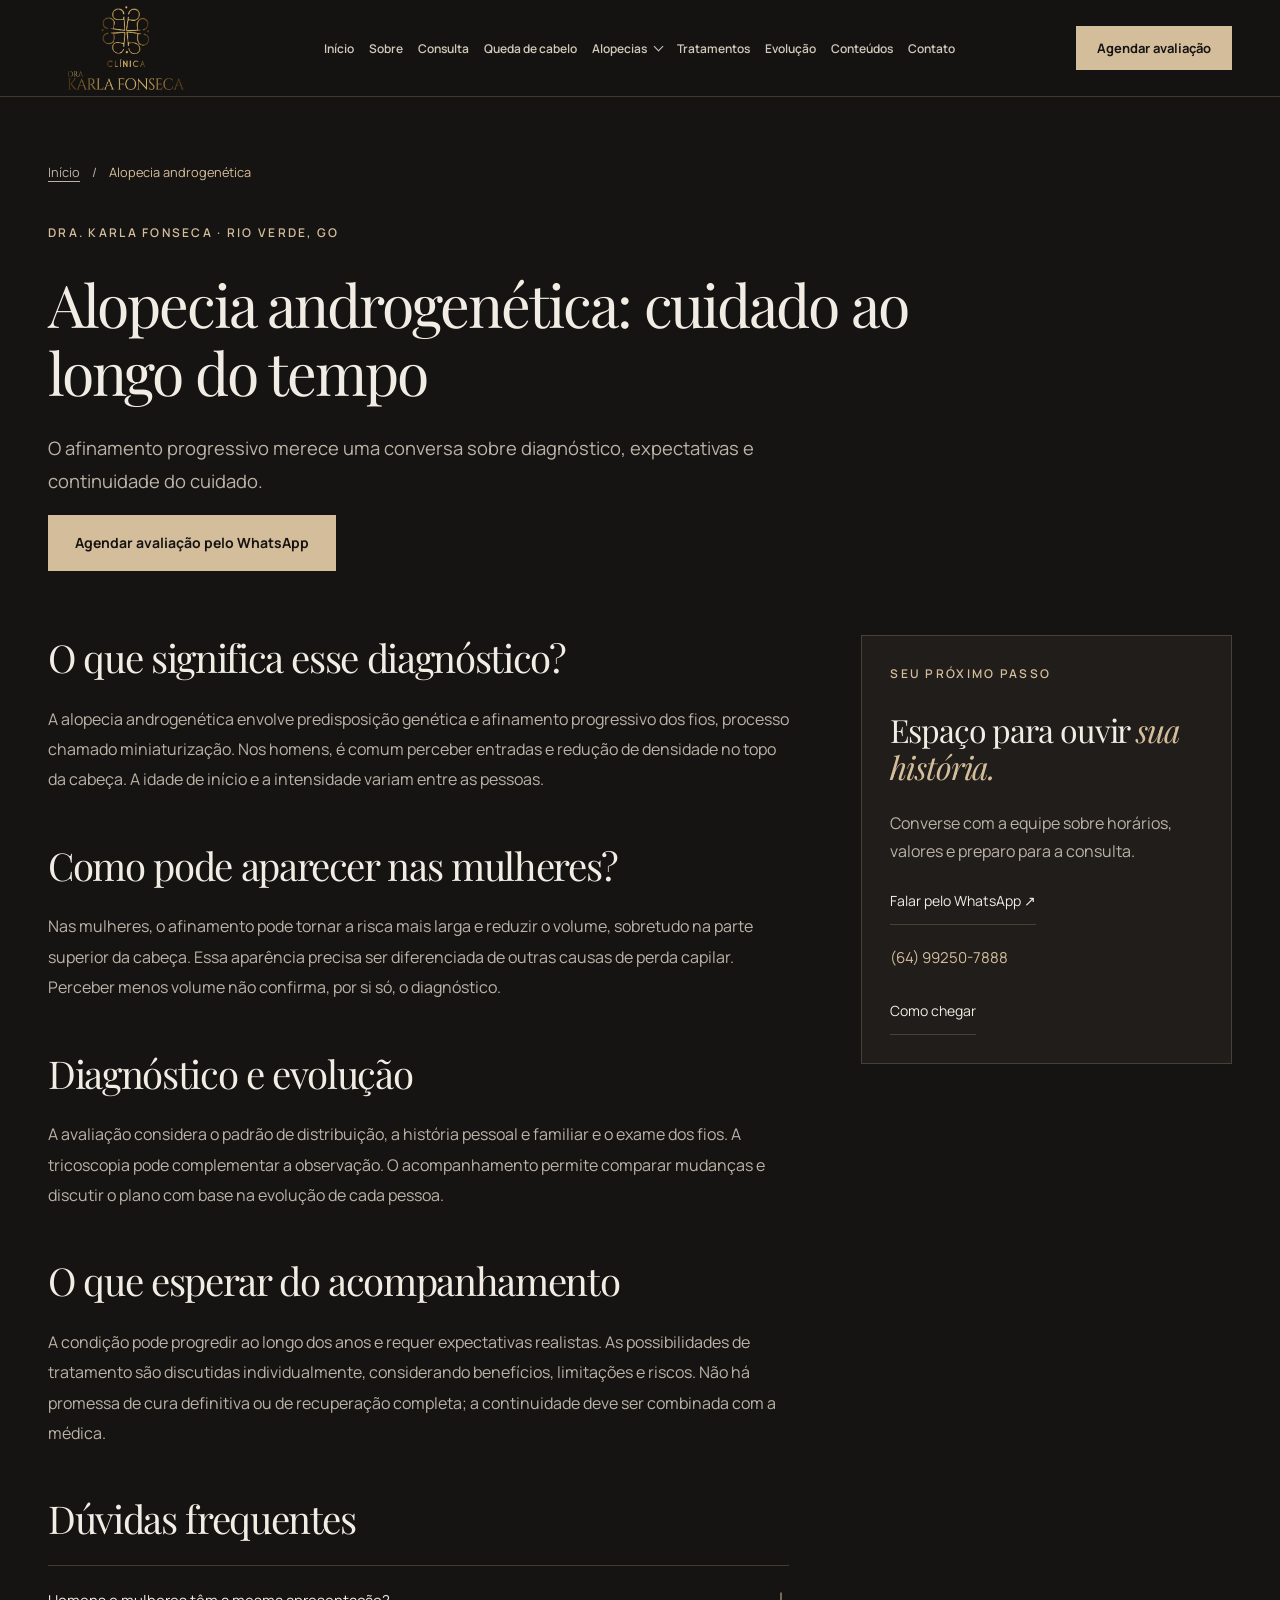
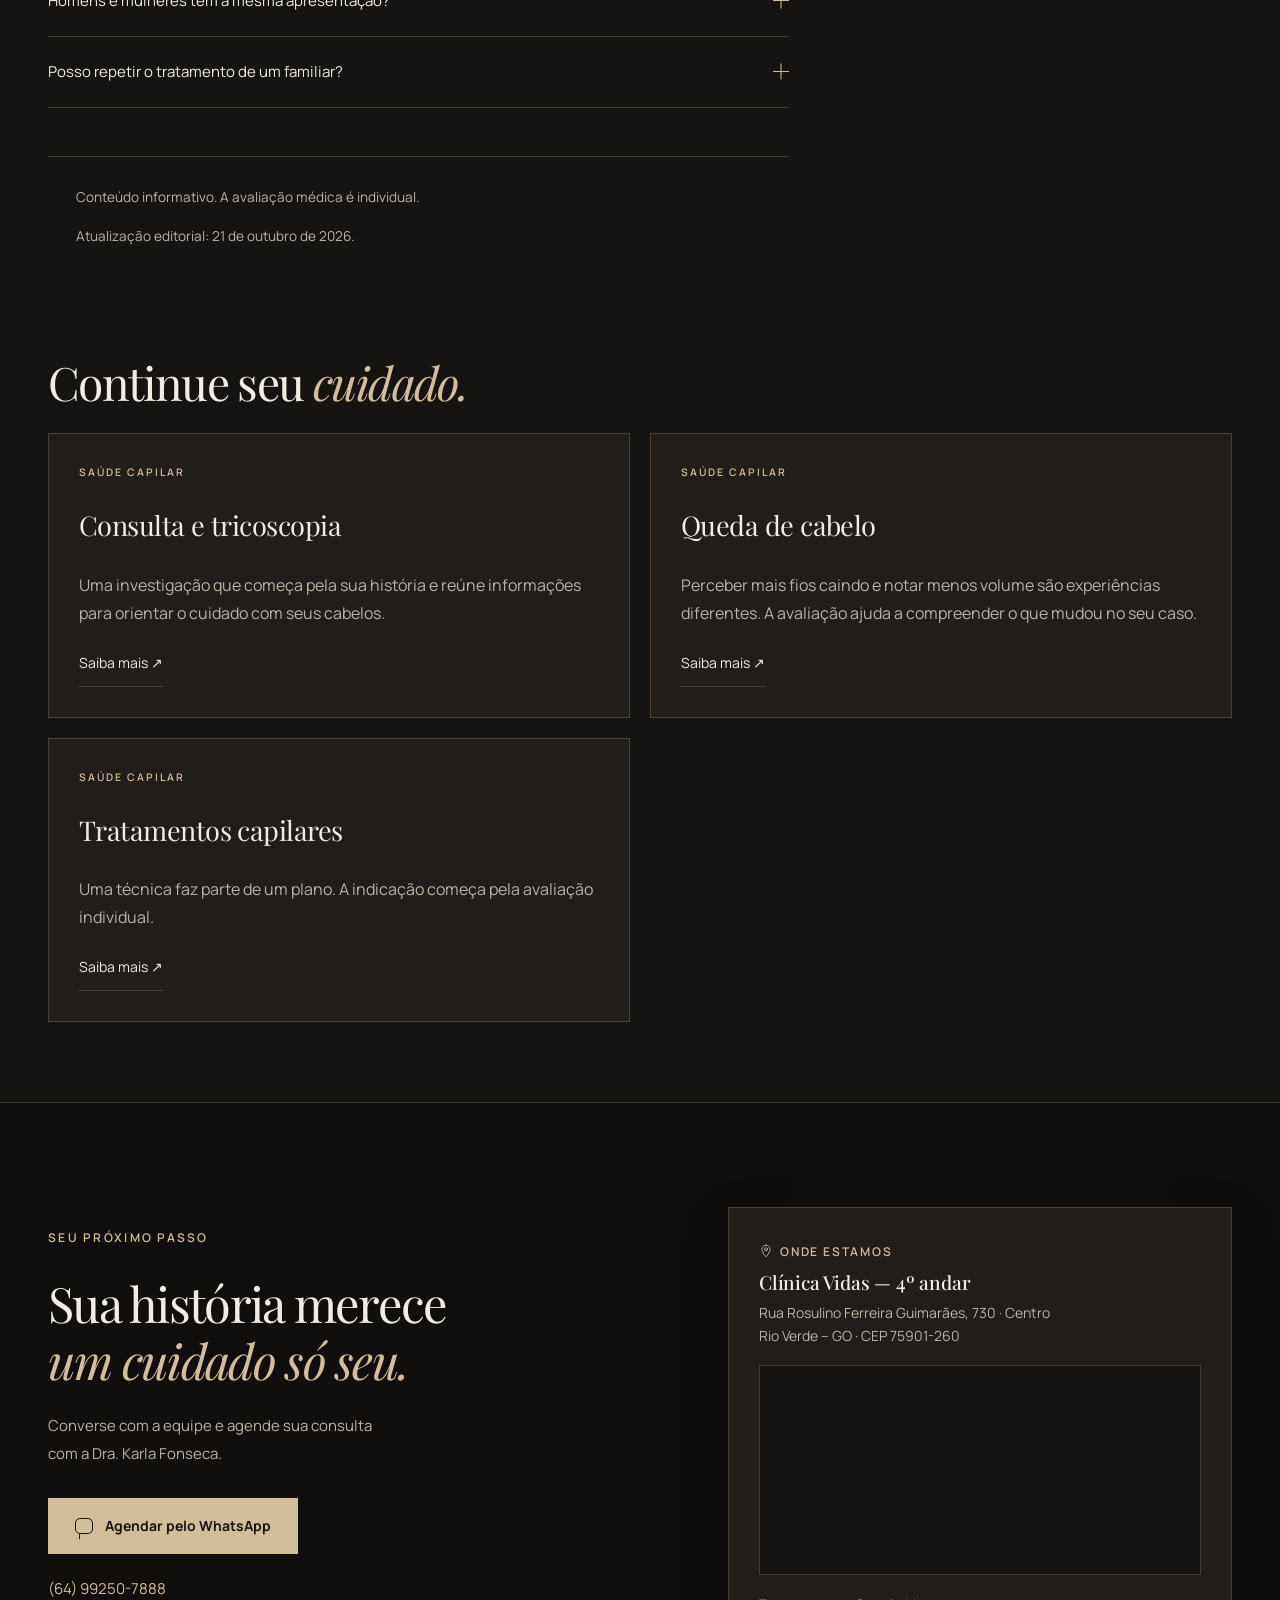
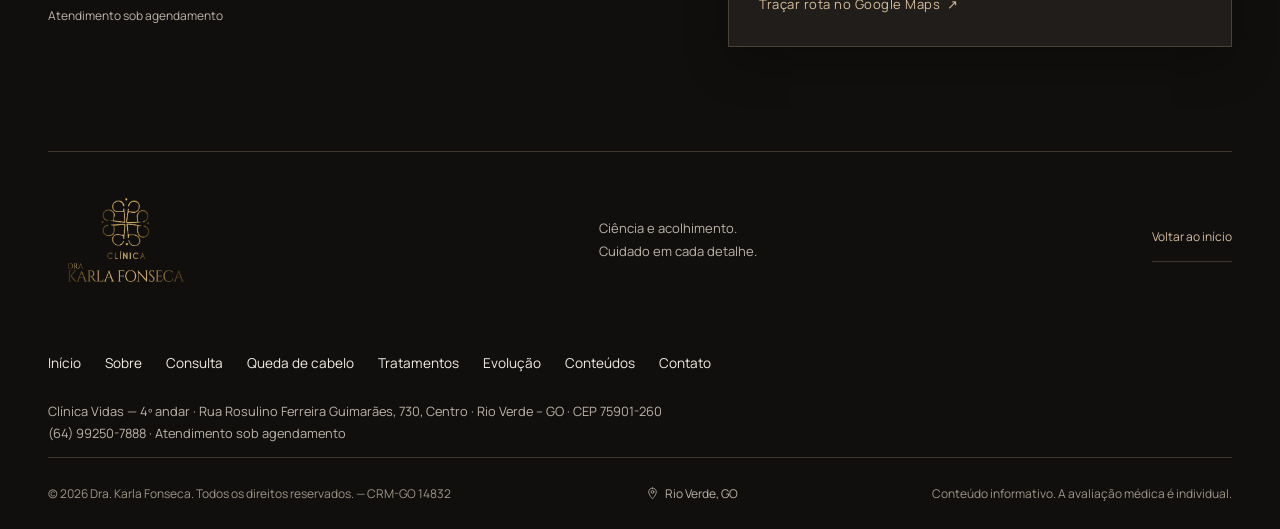
==== commit accd5a86: "feat/fix: melhoria nos textos e correções" ====
--- a/alopecia-androgenetica/index.html
+++ b/alopecia-androgenetica/index.html
@@ -1,4 +1,4 @@
-<!doctype html><html lang="pt-BR"><head><meta charset="UTF-8"><meta name="viewport" content="width=device-width, initial-scale=1, viewport-fit=cover"><meta name="theme-color" content="#161412"><title>Alopecia androgenética | Dra. Karla Fonseca - Rio Verde</title><meta name="description" content="Entenda o afinamento progressivo dos fios, as apresentações em mulheres e homens e o acompanhamento da alopecia androgenética em Rio Verde."><meta name="robots" content="noindex, nofollow"><meta property="og:type" content="website"><meta property="og:locale" content="pt_BR"><meta property="og:title" content="Alopecia androgenética | Dra. Karla Fonseca - Rio Verde"><meta property="og:description" content="Entenda o afinamento progressivo dos fios, as apresentações em mulheres e homens e o acompanhamento da alopecia androgenética em Rio Verde."><link rel="icon" href="/assets/logo-karla-fonseca.png"><link rel="stylesheet" href="/fonts.css"><link rel="stylesheet" href="/styles.css"><script type="application/ld+json">{"@context":"https://schema.org","@type":"MedicalClinic","name":"Clínica Dra. Karla Fonseca","telephone":"+55-64-99250-7888","address":{"@type":"PostalAddress","streetAddress":"Rua Rosulino Ferreira Guimarães, 730, Clínica Vidas, 4º andar, Centro","addressLocality":"Rio Verde","addressRegion":"GO","postalCode":"75901-260","addressCountry":"BR"}}</script><script src="/app.js" defer></script></head><body><a class="skip-link" href="#conteudo">Ir para o conteúdo</a><header class="site-header"><div class="container header-inner"><a class="brand" href="/" aria-label="Dra. Karla Fonseca — início"><span class="brand-logo"><img src="/assets/logo-karla-fonseca.png" alt="Clínica Dra. Karla Fonseca" width="1155" height="1155"></span></a><nav class="desktop-nav" aria-label="Navegação principal"><a href="/">Início</a><a href="/consulta-tricologia-rio-verde/">Consulta</a><a href="/queda-de-cabelo/">Queda de cabelo</a><details class="nav-dropdown"><summary>Alopecias</summary><div><a href="/alopecia-androgenetica/" aria-current="page">Alopecia androgenética</a><a href="/alopecias-cicatriciais/">Alopecias cicatriciais</a></div></details><a href="/tratamentos-capilares/">Tratamentos</a><a href="/sobre/">Sobre</a><a href="/conteudos/">Conteúdos</a><a href="/contato/">Contato</a></nav><a class="button button-small header-cta" href="https://wa.me/5564992507888?text=Ol%C3%A1%2C%20encontrei%20o%20site%20da%20Dra.%20Karla%20Fonseca%20e%20gostaria%20de%20informa%C3%A7%C3%B5es%20para%20agendar%20uma%20avalia%C3%A7%C3%A3o%20capilar." target="_blank" rel="noopener noreferrer">Agendar avaliação</a><button class="menu-button" type="button" aria-label="Abrir menu" aria-expanded="false" aria-controls="mobile-menu"><span></span><span></span></button></div><nav id="mobile-menu" class="mobile-menu" aria-label="Navegação no celular" hidden><a href="/">Início</a><a href="/consulta-tricologia-rio-verde/">Consulta</a><a href="/queda-de-cabelo/">Queda de cabelo</a><a href="/alopecia-androgenetica/" aria-current="page">Alopecia androgenética</a><a href="/alopecias-cicatriciais/">Alopecias cicatriciais</a><a href="/tratamentos-capilares/">Tratamentos</a><a href="/sobre/">Sobre</a><a href="/conteudos/">Conteúdos</a><a href="/contato/">Contato</a></nav></header><main id="conteudo"><section class="page-hero container"><nav class="breadcrumbs" aria-label="Caminho da página"><a href="/">Início</a><span aria-hidden="true">/</span><span aria-current="page">Alopecia androgenética</span></nav><p class="eyebrow">DRA. KARLA FONSECA · RIO VERDE, GO</p><h1>Alopecia androgenética: cuidado ao longo do tempo</h1><p class="page-lead">O afinamento progressivo merece uma conversa sobre diagnóstico, expectativas e continuidade do cuidado.</p><a class="button" href="https://wa.me/5564992507888?text=Ol%C3%A1%2C%20encontrei%20o%20site%20da%20Dra.%20Karla%20Fonseca%20e%20gostaria%20de%20informa%C3%A7%C3%B5es%20para%20agendar%20uma%20avalia%C3%A7%C3%A3o%20capilar." target="_blank" rel="noopener noreferrer">Agendar avaliação pelo WhatsApp</a></section><div class="container article-layout"><article class="clinical-copy"><section><h2>O que significa esse diagnóstico?</h2><p>A alopecia androgenética envolve predisposição genética e afinamento progressivo dos fios, processo chamado miniaturização. Nos homens, é comum perceber entradas e redução de densidade no topo da cabeça. A idade de início e a intensidade variam entre as pessoas.</p></section><section><h2>Como pode aparecer nas mulheres?</h2><p>Nas mulheres, o afinamento pode tornar a risca mais larga e reduzir o volume, sobretudo na parte superior da cabeça. Essa aparência precisa ser diferenciada de outras causas de perda capilar. Perceber menos volume não confirma, por si só, o diagnóstico.</p></section><section><h2>Diagnóstico e evolução</h2><p>A avaliação considera o padrão de distribuição, a história pessoal e familiar e o exame dos fios. A tricoscopia pode complementar a observação. O acompanhamento permite comparar mudanças e discutir o plano com base na evolução de cada pessoa.</p></section><section><h2>O que esperar do acompanhamento</h2><p>A condição pode progredir ao longo dos anos e requer expectativas realistas. As possibilidades de tratamento são discutidas individualmente, considerando benefícios, limitações e riscos. Não há promessa de cura definitiva ou de recuperação completa; a continuidade deve ser combinada com a médica.</p></section><section><h2>Dúvidas frequentes</h2><div class="faq-list"><details><summary>Homens e mulheres têm a mesma apresentação?<span aria-hidden="true"></span></summary><div class="faq-answer"><p>Os padrões podem diferir. A distribuição do afinamento é uma das informações avaliadas durante a consulta.</p></div></details><details><summary>Posso repetir o tratamento de um familiar?<span aria-hidden="true"></span></summary><div class="faq-answer"><p>Não escolha um tratamento apenas pela semelhança. Leve essa informação à consulta para discutir o que se aplica ao seu caso.</p></div></details></div></section><aside class="editorial-note"><p>Conteúdo informativo. A avaliação médica é individual.</p><p>Atualização editorial: <time datetime="2026-10-21">21 de outubro de 2026</time>.</p><h3>Fontes para esta leitura</h3><ul><li><a href="https://www.bad.org.uk/pils/hair-loss-male-pattern-androgenetic-alopecia" target="_blank" rel="noopener noreferrer">British Association of Dermatologists — alopecia androgenética</a></li><li><a href="https://www.aad.org/public/diseases/hair-loss/types/female-pattern" target="_blank" rel="noopener noreferrer">American Academy of Dermatology — afinamento feminino</a></li><li><a href="https://dermnetnz.org/topics/trichoscopy" target="_blank" rel="noopener noreferrer">DermNet — tricoscopia</a></li></ul></aside></article><aside class="care-sidebar"><p class="eyebrow">SEU PRÓXIMO PASSO</p><h2>Espaço para ouvir <em>sua história.</em></h2><p>Converse com a equipe sobre horários, valores e preparo para a consulta.</p><a class="text-link" href="https://wa.me/5564992507888?text=Ol%C3%A1%2C%20encontrei%20o%20site%20da%20Dra.%20Karla%20Fonseca%20e%20gostaria%20de%20informa%C3%A7%C3%B5es%20para%20agendar%20uma%20avalia%C3%A7%C3%A3o%20capilar." target="_blank" rel="noopener noreferrer">Falar pelo WhatsApp ↗</a><a class="contact-phone" href="tel:+5564992507888">(64) 99250-7888</a><a class="text-link" href="/contato/">Como chegar</a></aside></div><section class="related-section container" aria-labelledby="related-title"><h2 id="related-title">Continue seu <em>cuidado.</em></h2><div class="topic-grid"><a class="topic-card" href="/consulta-tricologia-rio-verde/"><span class="eyebrow">SAÚDE CAPILAR</span><h3>Consulta e tricoscopia</h3><p>Uma investigação que começa pela sua história e reúne informações para orientar o cuidado com seus cabelos.</p><span class="text-link">Saiba mais <span aria-hidden="true">↗</span></span></a><a class="topic-card" href="/queda-de-cabelo/"><span class="eyebrow">SAÚDE CAPILAR</span><h3>Queda de cabelo</h3><p>Perceber mais fios caindo e notar menos volume são experiências diferentes. A avaliação ajuda a compreender o que mudou no seu caso.</p><span class="text-link">Saiba mais <span aria-hidden="true">↗</span></span></a><a class="topic-card" href="/tratamentos-capilares/"><span class="eyebrow">SAÚDE CAPILAR</span><h3>Tratamentos capilares</h3><p>Uma técnica faz parte de um plano. A indicação começa pela avaliação individual.</p><span class="text-link">Saiba mais <span aria-hidden="true">↗</span></span></a></div></section><section class="contact-section" id="contato" aria-labelledby="contact-title">
+<!doctype html><html lang="pt-BR"><head><meta charset="UTF-8"><meta name="viewport" content="width=device-width, initial-scale=1, viewport-fit=cover"><meta name="theme-color" content="#161412"><title>Alopecia androgenética | Dra. Karla Fonseca - Rio Verde</title><meta name="description" content="Entenda o afinamento progressivo dos fios, as apresentações em mulheres e homens e o acompanhamento da alopecia androgenética em Rio Verde."><meta name="robots" content="noindex, nofollow"><meta property="og:type" content="website"><meta property="og:locale" content="pt_BR"><meta property="og:title" content="Alopecia androgenética | Dra. Karla Fonseca - Rio Verde"><meta property="og:description" content="Entenda o afinamento progressivo dos fios, as apresentações em mulheres e homens e o acompanhamento da alopecia androgenética em Rio Verde."><link rel="icon" href="/assets/logo-karla-fonseca.png"><link rel="stylesheet" href="/fonts.css"><link rel="stylesheet" href="/styles.css"><script type="application/ld+json">{"@context":"https://schema.org","@type":"MedicalClinic","name":"Clínica Dra. Karla Fonseca","telephone":"+55-64-99250-7888","address":{"@type":"PostalAddress","streetAddress":"Rua Rosulino Ferreira Guimarães, 730, Clínica Vidas, 4º andar, Centro","addressLocality":"Rio Verde","addressRegion":"GO","postalCode":"75901-260","addressCountry":"BR"}}</script><script src="/app.js" defer></script></head><body><a class="skip-link" href="#conteudo">Ir para o conteúdo</a><header class="site-header"><div class="container header-inner"><a class="brand" href="/" aria-label="Dra. Karla Fonseca — início"><span class="brand-logo"><img src="/assets/logo-karla-fonseca.png" alt="Clínica Dra. Karla Fonseca" width="1155" height="1155"></span></a><nav class="desktop-nav" aria-label="Navegação principal"><a href="/">Início</a><a href="/sobre/">Sobre</a><a href="/consulta-tricologia-rio-verde/">Consulta</a><a href="/queda-de-cabelo/">Queda de cabelo</a><details class="nav-dropdown"><summary>Alopecias</summary><div><a href="/alopecia-androgenetica/" aria-current="page">Alopecia androgenética</a><a href="/alopecias-cicatriciais/">Alopecias cicatriciais</a><a href="/efluvio-telogeno/">Eflúvio telógeno</a></div></details><a href="/tratamentos-capilares/">Tratamentos</a><a href="/#antes-depois">Evolução</a><a href="/conteudos/">Conteúdos</a><a href="/contato/">Contato</a></nav><a class="button button-small header-cta" href="https://wa.me/5564992507888?text=Ol%C3%A1%2C%20encontrei%20o%20site%20da%20Dra.%20Karla%20Fonseca%20e%20gostaria%20de%20informa%C3%A7%C3%B5es%20para%20agendar%20uma%20avalia%C3%A7%C3%A3o%20capilar." target="_blank" rel="noopener noreferrer">Agendar avaliação</a><button class="menu-button" type="button" aria-label="Abrir menu" aria-expanded="false" aria-controls="mobile-menu"><span></span><span></span></button></div><nav id="mobile-menu" class="mobile-menu" aria-label="Navegação no celular" hidden><a href="/">Início</a><a href="/sobre/">Sobre</a><a href="/consulta-tricologia-rio-verde/">Consulta</a><a href="/queda-de-cabelo/">Queda de cabelo</a><a href="/alopecia-androgenetica/" aria-current="page">Alopecia androgenética</a><a href="/alopecias-cicatriciais/">Alopecias cicatriciais</a><a href="/efluvio-telogeno/">Eflúvio telógeno</a><a href="/tratamentos-capilares/">Tratamentos</a><a href="/#antes-depois">Evolução</a><a href="/conteudos/">Conteúdos</a><a href="/contato/">Contato</a></nav></header><main id="conteudo"><section class="page-hero container"><nav class="breadcrumbs" aria-label="Caminho da página"><a href="/">Início</a><span aria-hidden="true">/</span><span aria-current="page">Alopecia androgenética</span></nav><p class="eyebrow">DRA. KARLA FONSECA · RIO VERDE, GO</p><h1>Alopecia androgenética: cuidado ao longo do tempo</h1><p class="page-lead">O afinamento progressivo merece uma conversa sobre diagnóstico, expectativas e continuidade do cuidado.</p><a class="button" href="https://wa.me/5564992507888?text=Ol%C3%A1%2C%20encontrei%20o%20site%20da%20Dra.%20Karla%20Fonseca%20e%20gostaria%20de%20informa%C3%A7%C3%B5es%20para%20agendar%20uma%20avalia%C3%A7%C3%A3o%20capilar." target="_blank" rel="noopener noreferrer">Agendar avaliação pelo WhatsApp</a></section><div class="container article-layout"><article class="clinical-copy"><section><h2>O que significa esse diagnóstico?</h2><p>A alopecia androgenética envolve predisposição genética e afinamento progressivo dos fios, processo chamado miniaturização. Nos homens, é comum perceber entradas e redução de densidade no topo da cabeça. A idade de início e a intensidade variam entre as pessoas.</p></section><section><h2>Como pode aparecer nas mulheres?</h2><p>Nas mulheres, o afinamento pode tornar a risca mais larga e reduzir o volume, sobretudo na parte superior da cabeça. Essa aparência precisa ser diferenciada de outras causas de perda capilar. Perceber menos volume não confirma, por si só, o diagnóstico.</p></section><section><h2>Diagnóstico e evolução</h2><p>A avaliação considera o padrão de distribuição, a história pessoal e familiar e o exame dos fios. A tricoscopia pode complementar a observação. O acompanhamento permite comparar mudanças e discutir o plano com base na evolução de cada pessoa.</p></section><section><h2>O que esperar do acompanhamento</h2><p>A condição pode progredir ao longo dos anos e requer expectativas realistas. As possibilidades de tratamento são discutidas individualmente, considerando benefícios, limitações e riscos. Não há promessa de cura definitiva ou de recuperação completa; a continuidade deve ser combinada com a médica.</p></section><section><h2>Dúvidas frequentes</h2><div class="faq-list"><details><summary>Homens e mulheres têm a mesma apresentação?<span aria-hidden="true"></span></summary><div class="faq-answer"><p>Os padrões podem diferir. A distribuição do afinamento é uma das informações avaliadas durante a consulta.</p></div></details><details><summary>Posso repetir o tratamento de um familiar?<span aria-hidden="true"></span></summary><div class="faq-answer"><p>Não escolha um tratamento apenas pela semelhança. Leve essa informação à consulta para discutir o que se aplica ao seu caso.</p></div></details></div></section><aside class="editorial-note"><p>Conteúdo informativo. A avaliação médica é individual.</p><p>Atualização editorial: <time datetime="2026-10-21">21 de outubro de 2026</time>.</p></aside></article><aside class="care-sidebar"><p class="eyebrow">SEU PRÓXIMO PASSO</p><h2>Espaço para ouvir <em>sua história.</em></h2><p>Converse com a equipe sobre horários, valores e preparo para a consulta.</p><a class="text-link" href="https://wa.me/5564992507888?text=Ol%C3%A1%2C%20encontrei%20o%20site%20da%20Dra.%20Karla%20Fonseca%20e%20gostaria%20de%20informa%C3%A7%C3%B5es%20para%20agendar%20uma%20avalia%C3%A7%C3%A3o%20capilar." target="_blank" rel="noopener noreferrer">Falar pelo WhatsApp ↗</a><a class="contact-phone" href="tel:+5564992507888">(64) 99250-7888</a><a class="text-link" href="/contato/">Como chegar</a></aside></div><section class="related-section container" aria-labelledby="related-title"><h2 id="related-title">Continue seu <em>cuidado.</em></h2><div class="topic-grid"><a class="topic-card" href="/consulta-tricologia-rio-verde/"><span class="eyebrow">SAÚDE CAPILAR</span><h3>Consulta e tricoscopia</h3><p>Uma investigação que começa pela sua história e reúne informações para orientar o cuidado com seus cabelos.</p><span class="text-link">Saiba mais <span aria-hidden="true">↗</span></span></a><a class="topic-card" href="/queda-de-cabelo/"><span class="eyebrow">SAÚDE CAPILAR</span><h3>Queda de cabelo</h3><p>Perceber mais fios caindo e notar menos volume são experiências diferentes. A avaliação ajuda a compreender o que mudou no seu caso.</p><span class="text-link">Saiba mais <span aria-hidden="true">↗</span></span></a><a class="topic-card" href="/tratamentos-capilares/"><span class="eyebrow">SAÚDE CAPILAR</span><h3>Tratamentos capilares</h3><p>Uma técnica faz parte de um plano. A indicação começa pela avaliação individual.</p><span class="text-link">Saiba mais <span aria-hidden="true">↗</span></span></a></div></section><section class="contact-section" id="contato" aria-labelledby="contact-title">
       <div class="container contact-layout">
         <div class="contact-inner">
           <p class="eyebrow">SEU PRÓXIMO PASSO</p>
@@ -48,7 +48,7 @@
         <p>Ciência e acolhimento.<br>Cuidado em cada detalhe.</p><a href="/#inicio" class="text-link">Voltar ao
           início</a>
       </div>
-      <nav class="footer-links" aria-label="Links do rodapé"><a href="/">Início</a><a href="/consulta-tricologia-rio-verde/">Consulta</a><a href="/queda-de-cabelo/">Queda de cabelo</a><a href="/tratamentos-capilares/">Tratamentos</a><a href="/sobre/">Sobre</a><a href="/conteudos/">Conteúdos</a><a href="/contato/">Contato</a></nav><p class="footer-address">Clínica Vidas — 4º andar · Rua Rosulino Ferreira Guimarães, 730, Centro · Rio Verde – GO · CEP 75901-260<br><a href="tel:+5564992507888">(64) 99250-7888</a> · Atendimento sob agendamento</p><div class="footer-bottom">
+      <nav class="footer-links" aria-label="Links do rodapé"><a href="/">Início</a><a href="/sobre/">Sobre</a><a href="/consulta-tricologia-rio-verde/">Consulta</a><a href="/queda-de-cabelo/">Queda de cabelo</a><a href="/tratamentos-capilares/">Tratamentos</a><a href="/#antes-depois">Evolução</a><a href="/conteudos/">Conteúdos</a><a href="/contato/">Contato</a></nav><p class="footer-address">Clínica Vidas — 4º andar · Rua Rosulino Ferreira Guimarães, 730, Centro · Rio Verde – GO · CEP 75901-260<br><a href="tel:+5564992507888">(64) 99250-7888</a> · Atendimento sob agendamento</p><div class="footer-bottom">
         <span>© 2026 Dra. Karla Fonseca. Todos os direitos reservados. &mdash; CRM-GO 14832</span>
         <a class="footer-location"
           href="https://www.google.com/maps/search/Rua+Rosulino+Ferreira+Guimar%C3%A3es,+730,+Cl%C3%ADnica+Vidas,+Centro,+Rio+Verde,+GO"
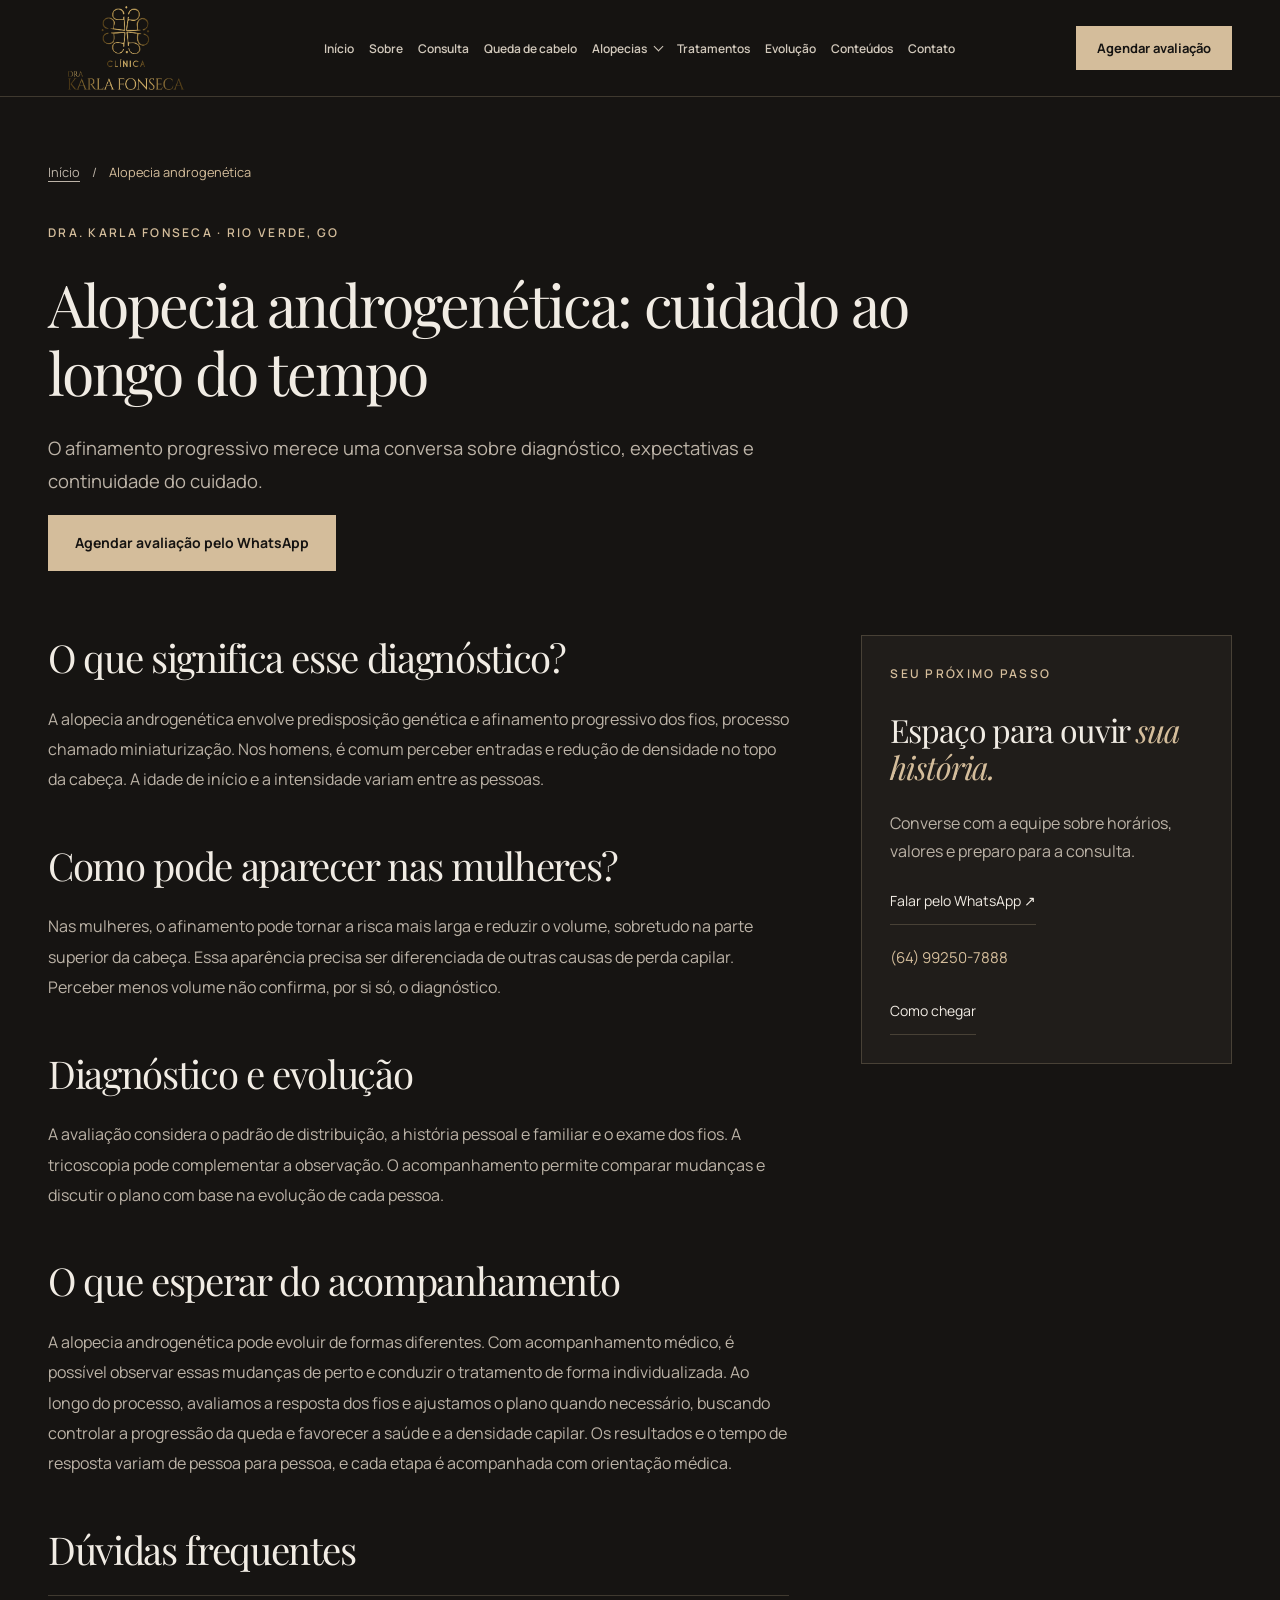
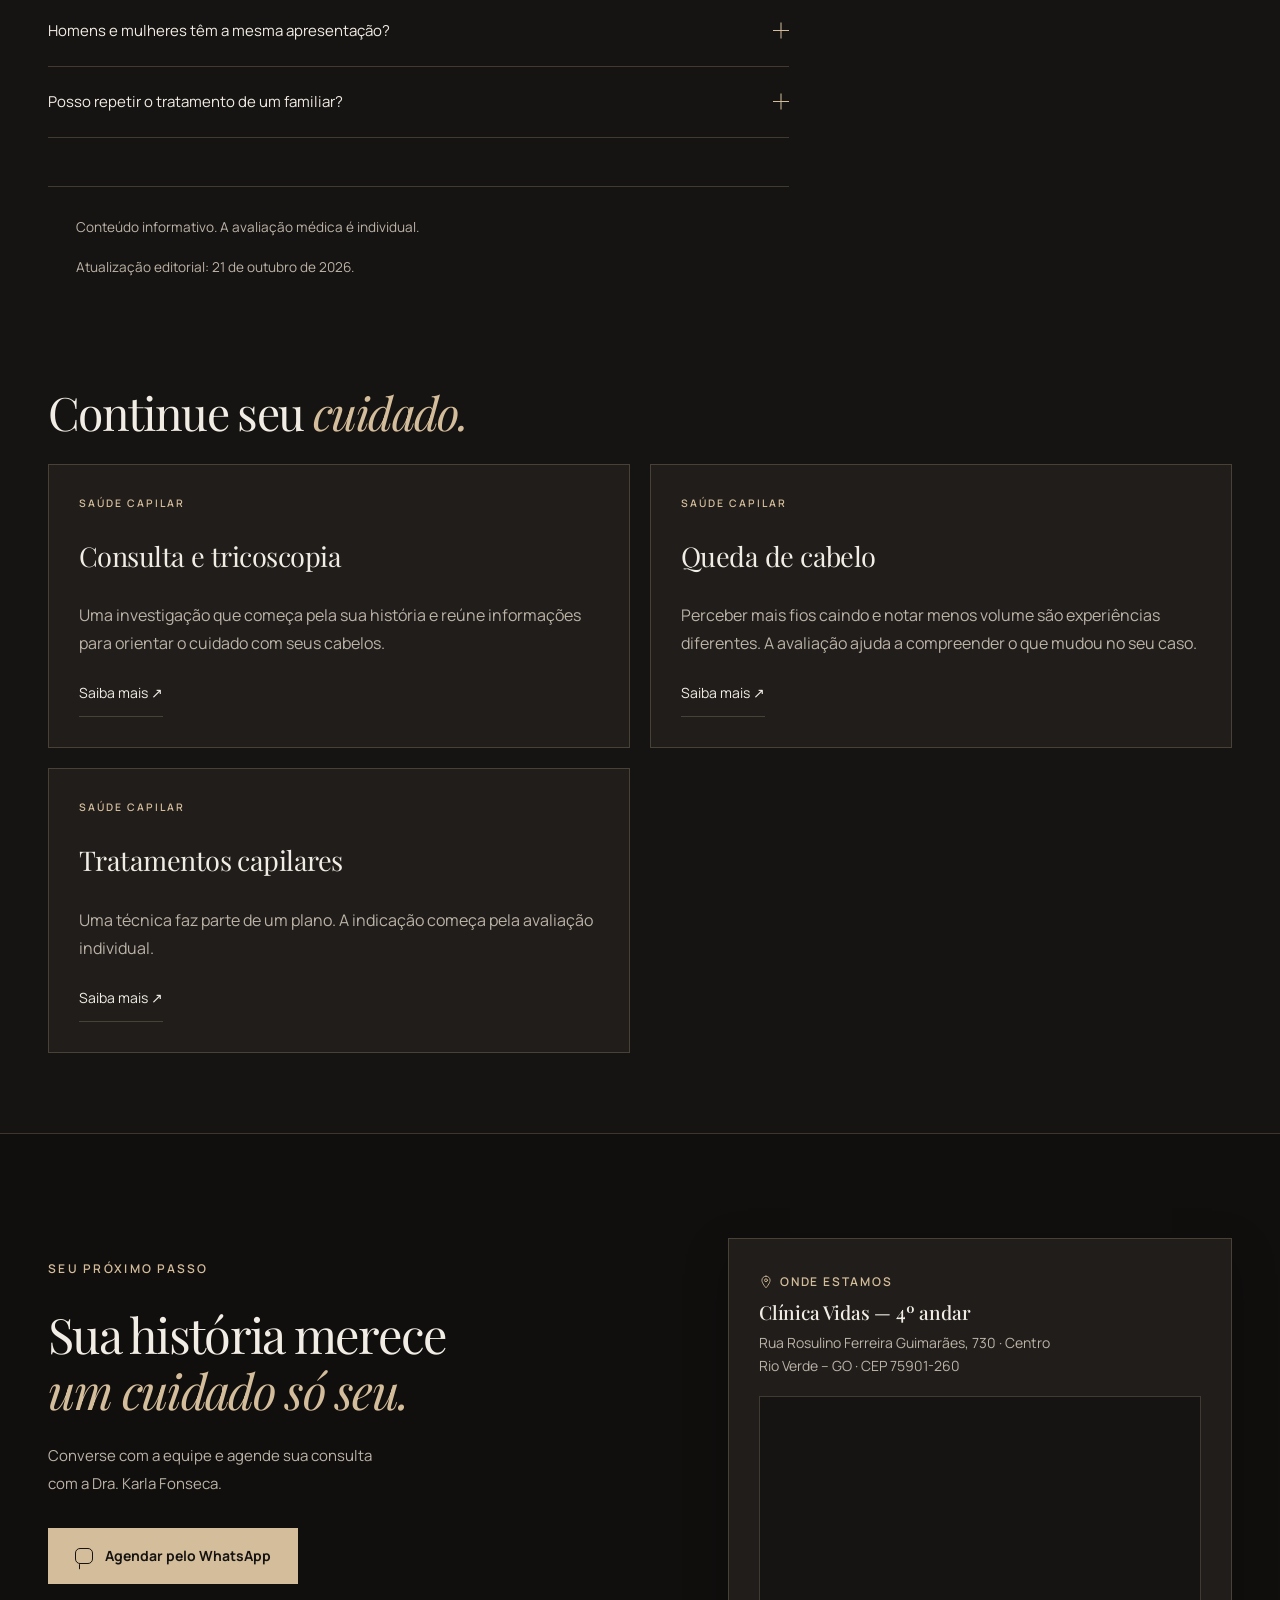
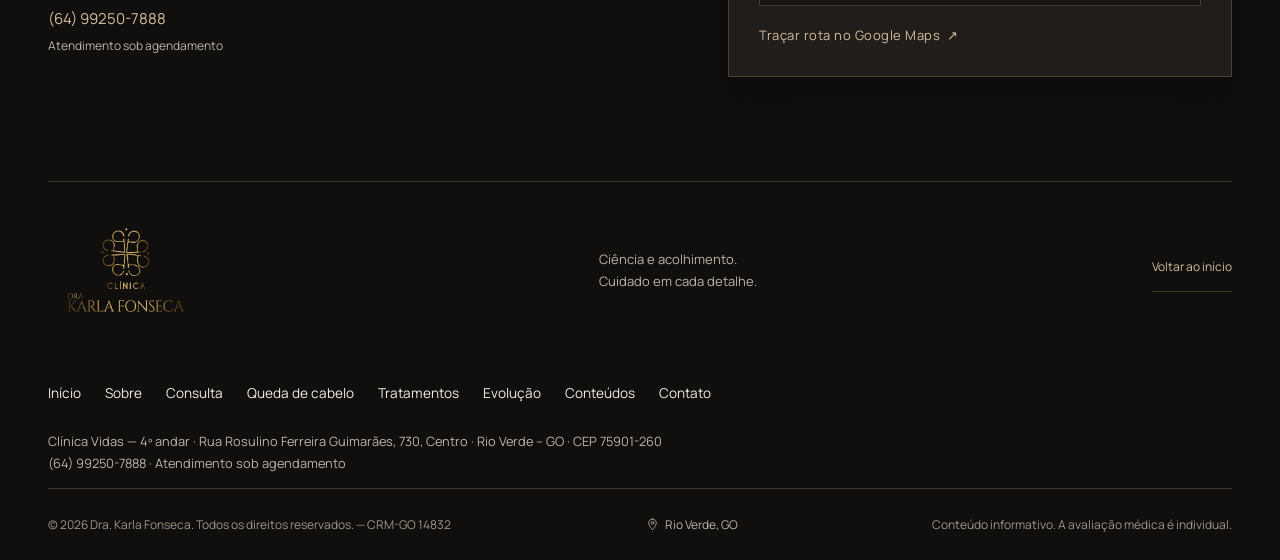
==== commit d7496e40: "fix: ajustando textos" ====
--- a/alopecia-androgenetica/index.html
+++ b/alopecia-androgenetica/index.html
@@ -1,4 +1,4 @@
-<!doctype html><html lang="pt-BR"><head><meta charset="UTF-8"><meta name="viewport" content="width=device-width, initial-scale=1, viewport-fit=cover"><meta name="theme-color" content="#161412"><title>Alopecia androgenética | Dra. Karla Fonseca - Rio Verde</title><meta name="description" content="Entenda o afinamento progressivo dos fios, as apresentações em mulheres e homens e o acompanhamento da alopecia androgenética em Rio Verde."><meta name="robots" content="noindex, nofollow"><meta property="og:type" content="website"><meta property="og:locale" content="pt_BR"><meta property="og:title" content="Alopecia androgenética | Dra. Karla Fonseca - Rio Verde"><meta property="og:description" content="Entenda o afinamento progressivo dos fios, as apresentações em mulheres e homens e o acompanhamento da alopecia androgenética em Rio Verde."><link rel="icon" href="/assets/logo-karla-fonseca.png"><link rel="stylesheet" href="/fonts.css"><link rel="stylesheet" href="/styles.css"><script type="application/ld+json">{"@context":"https://schema.org","@type":"MedicalClinic","name":"Clínica Dra. Karla Fonseca","telephone":"+55-64-99250-7888","address":{"@type":"PostalAddress","streetAddress":"Rua Rosulino Ferreira Guimarães, 730, Clínica Vidas, 4º andar, Centro","addressLocality":"Rio Verde","addressRegion":"GO","postalCode":"75901-260","addressCountry":"BR"}}</script><script src="/app.js" defer></script></head><body><a class="skip-link" href="#conteudo">Ir para o conteúdo</a><header class="site-header"><div class="container header-inner"><a class="brand" href="/" aria-label="Dra. Karla Fonseca — início"><span class="brand-logo"><img src="/assets/logo-karla-fonseca.png" alt="Clínica Dra. Karla Fonseca" width="1155" height="1155"></span></a><nav class="desktop-nav" aria-label="Navegação principal"><a href="/">Início</a><a href="/sobre/">Sobre</a><a href="/consulta-tricologia-rio-verde/">Consulta</a><a href="/queda-de-cabelo/">Queda de cabelo</a><details class="nav-dropdown"><summary>Alopecias</summary><div><a href="/alopecia-androgenetica/" aria-current="page">Alopecia androgenética</a><a href="/alopecias-cicatriciais/">Alopecias cicatriciais</a><a href="/efluvio-telogeno/">Eflúvio telógeno</a></div></details><a href="/tratamentos-capilares/">Tratamentos</a><a href="/#antes-depois">Evolução</a><a href="/conteudos/">Conteúdos</a><a href="/contato/">Contato</a></nav><a class="button button-small header-cta" href="https://wa.me/5564992507888?text=Ol%C3%A1%2C%20encontrei%20o%20site%20da%20Dra.%20Karla%20Fonseca%20e%20gostaria%20de%20informa%C3%A7%C3%B5es%20para%20agendar%20uma%20avalia%C3%A7%C3%A3o%20capilar." target="_blank" rel="noopener noreferrer">Agendar avaliação</a><button class="menu-button" type="button" aria-label="Abrir menu" aria-expanded="false" aria-controls="mobile-menu"><span></span><span></span></button></div><nav id="mobile-menu" class="mobile-menu" aria-label="Navegação no celular" hidden><a href="/">Início</a><a href="/sobre/">Sobre</a><a href="/consulta-tricologia-rio-verde/">Consulta</a><a href="/queda-de-cabelo/">Queda de cabelo</a><a href="/alopecia-androgenetica/" aria-current="page">Alopecia androgenética</a><a href="/alopecias-cicatriciais/">Alopecias cicatriciais</a><a href="/efluvio-telogeno/">Eflúvio telógeno</a><a href="/tratamentos-capilares/">Tratamentos</a><a href="/#antes-depois">Evolução</a><a href="/conteudos/">Conteúdos</a><a href="/contato/">Contato</a></nav></header><main id="conteudo"><section class="page-hero container"><nav class="breadcrumbs" aria-label="Caminho da página"><a href="/">Início</a><span aria-hidden="true">/</span><span aria-current="page">Alopecia androgenética</span></nav><p class="eyebrow">DRA. KARLA FONSECA · RIO VERDE, GO</p><h1>Alopecia androgenética: cuidado ao longo do tempo</h1><p class="page-lead">O afinamento progressivo merece uma conversa sobre diagnóstico, expectativas e continuidade do cuidado.</p><a class="button" href="https://wa.me/5564992507888?text=Ol%C3%A1%2C%20encontrei%20o%20site%20da%20Dra.%20Karla%20Fonseca%20e%20gostaria%20de%20informa%C3%A7%C3%B5es%20para%20agendar%20uma%20avalia%C3%A7%C3%A3o%20capilar." target="_blank" rel="noopener noreferrer">Agendar avaliação pelo WhatsApp</a></section><div class="container article-layout"><article class="clinical-copy"><section><h2>O que significa esse diagnóstico?</h2><p>A alopecia androgenética envolve predisposição genética e afinamento progressivo dos fios, processo chamado miniaturização. Nos homens, é comum perceber entradas e redução de densidade no topo da cabeça. A idade de início e a intensidade variam entre as pessoas.</p></section><section><h2>Como pode aparecer nas mulheres?</h2><p>Nas mulheres, o afinamento pode tornar a risca mais larga e reduzir o volume, sobretudo na parte superior da cabeça. Essa aparência precisa ser diferenciada de outras causas de perda capilar. Perceber menos volume não confirma, por si só, o diagnóstico.</p></section><section><h2>Diagnóstico e evolução</h2><p>A avaliação considera o padrão de distribuição, a história pessoal e familiar e o exame dos fios. A tricoscopia pode complementar a observação. O acompanhamento permite comparar mudanças e discutir o plano com base na evolução de cada pessoa.</p></section><section><h2>O que esperar do acompanhamento</h2><p>A condição pode progredir ao longo dos anos e requer expectativas realistas. As possibilidades de tratamento são discutidas individualmente, considerando benefícios, limitações e riscos. Não há promessa de cura definitiva ou de recuperação completa; a continuidade deve ser combinada com a médica.</p></section><section><h2>Dúvidas frequentes</h2><div class="faq-list"><details><summary>Homens e mulheres têm a mesma apresentação?<span aria-hidden="true"></span></summary><div class="faq-answer"><p>Os padrões podem diferir. A distribuição do afinamento é uma das informações avaliadas durante a consulta.</p></div></details><details><summary>Posso repetir o tratamento de um familiar?<span aria-hidden="true"></span></summary><div class="faq-answer"><p>Não escolha um tratamento apenas pela semelhança. Leve essa informação à consulta para discutir o que se aplica ao seu caso.</p></div></details></div></section><aside class="editorial-note"><p>Conteúdo informativo. A avaliação médica é individual.</p><p>Atualização editorial: <time datetime="2026-10-21">21 de outubro de 2026</time>.</p></aside></article><aside class="care-sidebar"><p class="eyebrow">SEU PRÓXIMO PASSO</p><h2>Espaço para ouvir <em>sua história.</em></h2><p>Converse com a equipe sobre horários, valores e preparo para a consulta.</p><a class="text-link" href="https://wa.me/5564992507888?text=Ol%C3%A1%2C%20encontrei%20o%20site%20da%20Dra.%20Karla%20Fonseca%20e%20gostaria%20de%20informa%C3%A7%C3%B5es%20para%20agendar%20uma%20avalia%C3%A7%C3%A3o%20capilar." target="_blank" rel="noopener noreferrer">Falar pelo WhatsApp ↗</a><a class="contact-phone" href="tel:+5564992507888">(64) 99250-7888</a><a class="text-link" href="/contato/">Como chegar</a></aside></div><section class="related-section container" aria-labelledby="related-title"><h2 id="related-title">Continue seu <em>cuidado.</em></h2><div class="topic-grid"><a class="topic-card" href="/consulta-tricologia-rio-verde/"><span class="eyebrow">SAÚDE CAPILAR</span><h3>Consulta e tricoscopia</h3><p>Uma investigação que começa pela sua história e reúne informações para orientar o cuidado com seus cabelos.</p><span class="text-link">Saiba mais <span aria-hidden="true">↗</span></span></a><a class="topic-card" href="/queda-de-cabelo/"><span class="eyebrow">SAÚDE CAPILAR</span><h3>Queda de cabelo</h3><p>Perceber mais fios caindo e notar menos volume são experiências diferentes. A avaliação ajuda a compreender o que mudou no seu caso.</p><span class="text-link">Saiba mais <span aria-hidden="true">↗</span></span></a><a class="topic-card" href="/tratamentos-capilares/"><span class="eyebrow">SAÚDE CAPILAR</span><h3>Tratamentos capilares</h3><p>Uma técnica faz parte de um plano. A indicação começa pela avaliação individual.</p><span class="text-link">Saiba mais <span aria-hidden="true">↗</span></span></a></div></section><section class="contact-section" id="contato" aria-labelledby="contact-title">
+<!doctype html><html lang="pt-BR"><head><meta charset="UTF-8"><meta name="viewport" content="width=device-width, initial-scale=1, viewport-fit=cover"><meta name="theme-color" content="#161412"><title>Alopecia androgenética | Dra. Karla Fonseca - Rio Verde</title><meta name="description" content="Entenda o afinamento progressivo dos fios, as apresentações em mulheres e homens e o acompanhamento da alopecia androgenética em Rio Verde."><meta name="robots" content="noindex, nofollow"><meta property="og:type" content="website"><meta property="og:locale" content="pt_BR"><meta property="og:title" content="Alopecia androgenética | Dra. Karla Fonseca - Rio Verde"><meta property="og:description" content="Entenda o afinamento progressivo dos fios, as apresentações em mulheres e homens e o acompanhamento da alopecia androgenética em Rio Verde."><link rel="icon" href="/assets/logo-karla-fonseca.png"><link rel="stylesheet" href="/fonts.css"><link rel="stylesheet" href="/styles.css"><script type="application/ld+json">{"@context":"https://schema.org","@type":"MedicalClinic","name":"Clínica Dra. Karla Fonseca","telephone":"+55-64-99250-7888","address":{"@type":"PostalAddress","streetAddress":"Rua Rosulino Ferreira Guimarães, 730, Clínica Vidas, 4º andar, Centro","addressLocality":"Rio Verde","addressRegion":"GO","postalCode":"75901-260","addressCountry":"BR"}}</script><script src="/app.js" defer></script></head><body><a class="skip-link" href="#conteudo">Ir para o conteúdo</a><header class="site-header"><div class="container header-inner"><a class="brand" href="/" aria-label="Dra. Karla Fonseca — início"><span class="brand-logo"><img src="/assets/logo-karla-fonseca.png" alt="Clínica Dra. Karla Fonseca" width="1155" height="1155"></span></a><nav class="desktop-nav" aria-label="Navegação principal"><a href="/">Início</a><a href="/sobre/">Sobre</a><a href="/consulta-tricologia-rio-verde/">Consulta</a><a href="/queda-de-cabelo/">Queda de cabelo</a><details class="nav-dropdown"><summary>Alopecias</summary><div><a href="/alopecia-androgenetica/" aria-current="page">Alopecia androgenética</a><a href="/alopecias-cicatriciais/">Alopecias cicatriciais</a><a href="/efluvio-telogeno/">Eflúvio telógeno</a></div></details><a href="/tratamentos-capilares/">Tratamentos</a><a href="/#antes-depois">Evolução</a><a href="/conteudos/">Conteúdos</a><a href="/contato/">Contato</a></nav><a class="button button-small header-cta" href="https://wa.me/5564992507888?text=Ol%C3%A1%2C%20encontrei%20o%20site%20da%20Dra.%20Karla%20Fonseca%20e%20gostaria%20de%20informa%C3%A7%C3%B5es%20para%20agendar%20uma%20avalia%C3%A7%C3%A3o%20capilar." target="_blank" rel="noopener noreferrer">Agendar avaliação</a><button class="menu-button" type="button" aria-label="Abrir menu" aria-expanded="false" aria-controls="mobile-menu"><span></span><span></span></button></div><nav id="mobile-menu" class="mobile-menu" aria-label="Navegação no celular" hidden><a href="/">Início</a><a href="/sobre/">Sobre</a><a href="/consulta-tricologia-rio-verde/">Consulta</a><a href="/queda-de-cabelo/">Queda de cabelo</a><a href="/alopecia-androgenetica/" aria-current="page">Alopecia androgenética</a><a href="/alopecias-cicatriciais/">Alopecias cicatriciais</a><a href="/efluvio-telogeno/">Eflúvio telógeno</a><a href="/tratamentos-capilares/">Tratamentos</a><a href="/#antes-depois">Evolução</a><a href="/conteudos/">Conteúdos</a><a href="/contato/">Contato</a></nav></header><main id="conteudo"><section class="page-hero container"><nav class="breadcrumbs" aria-label="Caminho da página"><a href="/">Início</a><span aria-hidden="true">/</span><span aria-current="page">Alopecia androgenética</span></nav><p class="eyebrow">DRA. KARLA FONSECA · RIO VERDE, GO</p><h1>Alopecia androgenética: cuidado ao longo do tempo</h1><p class="page-lead">O afinamento progressivo merece uma conversa sobre diagnóstico, expectativas e continuidade do cuidado.</p><a class="button" href="https://wa.me/5564992507888?text=Ol%C3%A1%2C%20encontrei%20o%20site%20da%20Dra.%20Karla%20Fonseca%20e%20gostaria%20de%20informa%C3%A7%C3%B5es%20para%20agendar%20uma%20avalia%C3%A7%C3%A3o%20capilar." target="_blank" rel="noopener noreferrer">Agendar avaliação pelo WhatsApp</a></section><div class="container article-layout"><article class="clinical-copy"><section><h2>O que significa esse diagnóstico?</h2><p>A alopecia androgenética envolve predisposição genética e afinamento progressivo dos fios, processo chamado miniaturização. Nos homens, é comum perceber entradas e redução de densidade no topo da cabeça. A idade de início e a intensidade variam entre as pessoas.</p></section><section><h2>Como pode aparecer nas mulheres?</h2><p>Nas mulheres, o afinamento pode tornar a risca mais larga e reduzir o volume, sobretudo na parte superior da cabeça. Essa aparência precisa ser diferenciada de outras causas de perda capilar. Perceber menos volume não confirma, por si só, o diagnóstico.</p></section><section><h2>Diagnóstico e evolução</h2><p>A avaliação considera o padrão de distribuição, a história pessoal e familiar e o exame dos fios. A tricoscopia pode complementar a observação. O acompanhamento permite comparar mudanças e discutir o plano com base na evolução de cada pessoa.</p></section><section><h2>O que esperar do acompanhamento</h2><p>A alopecia androgenética pode evoluir de formas diferentes. Com acompanhamento médico, é possível observar essas mudanças de perto e conduzir o tratamento de forma individualizada. Ao longo do processo, avaliamos a resposta dos fios e ajustamos o plano quando necessário, buscando controlar a progressão da queda e favorecer a saúde e a densidade capilar. Os resultados e o tempo de resposta variam de pessoa para pessoa, e cada etapa é acompanhada com orientação médica.</p></section><section><h2>Dúvidas frequentes</h2><div class="faq-list"><details><summary>Homens e mulheres têm a mesma apresentação?<span aria-hidden="true"></span></summary><div class="faq-answer"><p>Os padrões podem diferir. A distribuição do afinamento é uma das informações avaliadas durante a consulta.</p></div></details><details><summary>Posso repetir o tratamento de um familiar?<span aria-hidden="true"></span></summary><div class="faq-answer"><p>Não escolha um tratamento apenas pela semelhança. Leve essa informação à consulta para discutir o que se aplica ao seu caso.</p></div></details></div></section><aside class="editorial-note"><p>Conteúdo informativo. A avaliação médica é individual.</p><p>Atualização editorial: <time datetime="2026-10-21">21 de outubro de 2026</time>.</p></aside></article><aside class="care-sidebar"><p class="eyebrow">SEU PRÓXIMO PASSO</p><h2>Espaço para ouvir <em>sua história.</em></h2><p>Converse com a equipe sobre horários, valores e preparo para a consulta.</p><a class="text-link" href="https://wa.me/5564992507888?text=Ol%C3%A1%2C%20encontrei%20o%20site%20da%20Dra.%20Karla%20Fonseca%20e%20gostaria%20de%20informa%C3%A7%C3%B5es%20para%20agendar%20uma%20avalia%C3%A7%C3%A3o%20capilar." target="_blank" rel="noopener noreferrer">Falar pelo WhatsApp ↗</a><a class="contact-phone" href="tel:+5564992507888">(64) 99250-7888</a><a class="text-link" href="/contato/">Como chegar</a></aside></div><section class="related-section container" aria-labelledby="related-title"><h2 id="related-title">Continue seu <em>cuidado.</em></h2><div class="topic-grid"><a class="topic-card" href="/consulta-tricologia-rio-verde/"><span class="eyebrow">SAÚDE CAPILAR</span><h3>Consulta e tricoscopia</h3><p>Uma investigação que começa pela sua história e reúne informações para orientar o cuidado com seus cabelos.</p><span class="text-link">Saiba mais <span aria-hidden="true">↗</span></span></a><a class="topic-card" href="/queda-de-cabelo/"><span class="eyebrow">SAÚDE CAPILAR</span><h3>Queda de cabelo</h3><p>Perceber mais fios caindo e notar menos volume são experiências diferentes. A avaliação ajuda a compreender o que mudou no seu caso.</p><span class="text-link">Saiba mais <span aria-hidden="true">↗</span></span></a><a class="topic-card" href="/tratamentos-capilares/"><span class="eyebrow">SAÚDE CAPILAR</span><h3>Tratamentos capilares</h3><p>Uma técnica faz parte de um plano. A indicação começa pela avaliação individual.</p><span class="text-link">Saiba mais <span aria-hidden="true">↗</span></span></a></div></section><section class="contact-section" id="contato" aria-labelledby="contact-title">
       <div class="container contact-layout">
         <div class="contact-inner">
           <p class="eyebrow">SEU PRÓXIMO PASSO</p>
